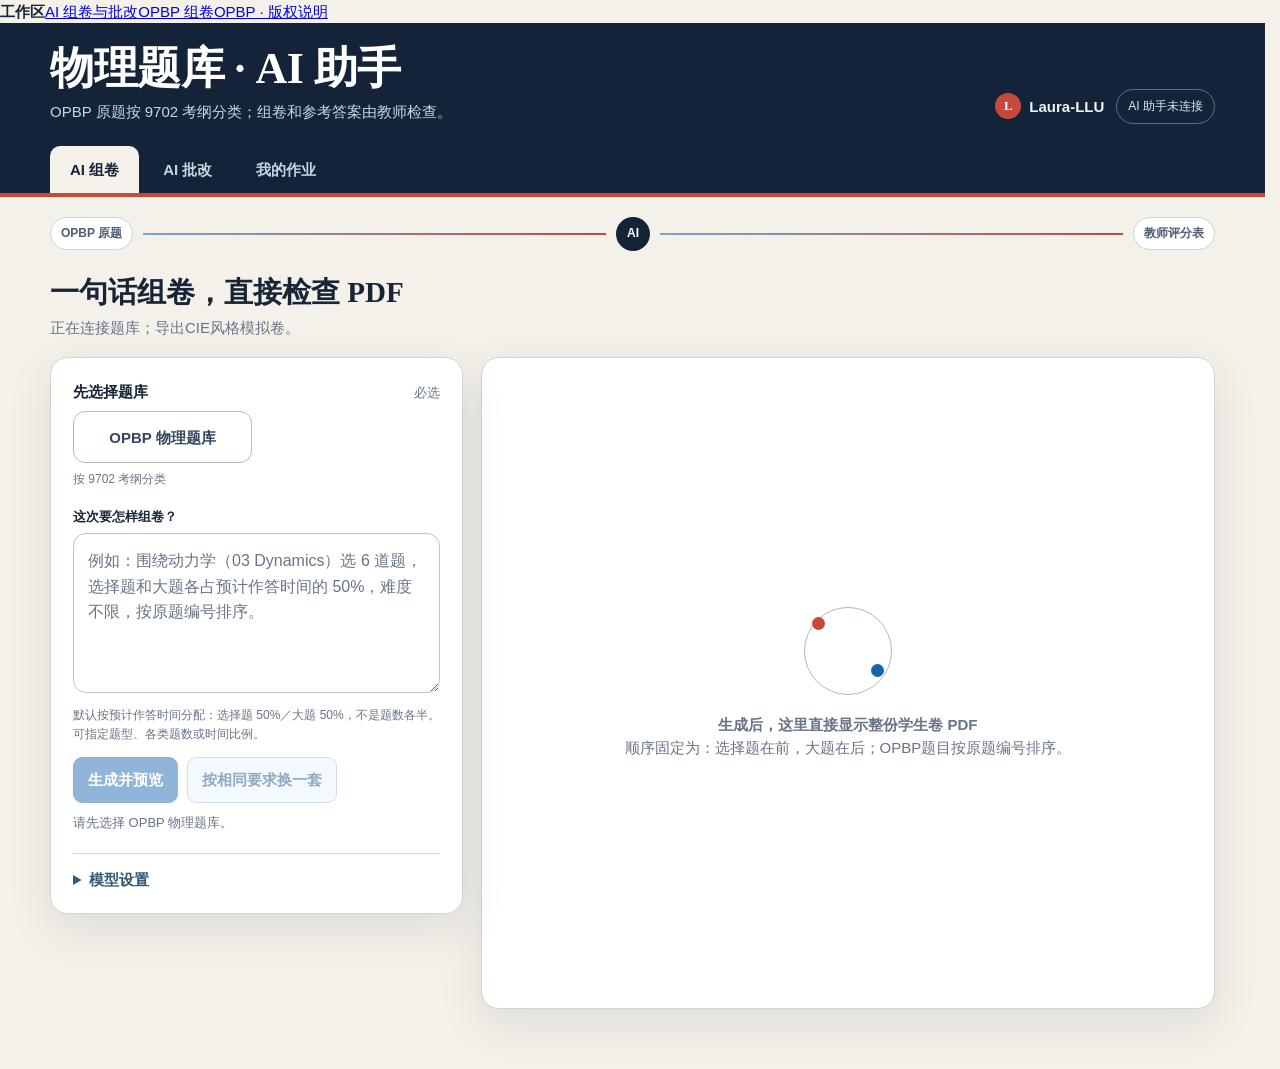
==== static/index.html @ 1b406993 "Initial AGPL source, deployment guide and isolated acceptance tests [skip ci]" ====
<!doctype html>
<html lang="zh-CN">
<head>
<script src="/paper-labels.js"></script>
<meta charset="utf-8">
<meta name="viewport" content="width=device-width,initial-scale=1">
<title>物理题库 · AI 助手</title>
<style>
:root{--navy:#142338;--navy-2:#203651;--paper:#f4f1ea;--card:#fff;--ink:#182536;--muted:#687487;--line:#d7d3ca;--blue:#1765ad;--blue-soft:#e8f2fb;--red:#c6493b;--red-soft:#fff0ed;--green:#237458;--shadow:0 15px 45px rgba(26,42,61,.1)}
*{box-sizing:border-box}html{scroll-behavior:smooth}body{margin:0;background:var(--paper);color:var(--ink);font:15px/1.55 -apple-system,BlinkMacSystemFont,"PingFang SC","Microsoft YaHei",sans-serif}button,input,select,textarea{font:inherit}button{cursor:pointer}button:focus-visible,input:focus,select:focus,textarea:focus{outline:3px solid rgba(23,101,173,.24);outline-offset:2px}
.hero{background:var(--navy);color:#fff;border-bottom:4px solid var(--red);padding:24px clamp(18px,4vw,50px) 0}.hero-inner{max-width:1500px;margin:auto}.hero-line{display:flex;align-items:flex-end;justify-content:space-between;gap:20px}.hero h1{margin:0;font:700 clamp(28px,4vw,44px)/1 Georgia,"Songti SC",serif;letter-spacing:-.5px}.subtitle{margin-top:9px;color:#c9d5e4}.brand{display:flex;align-items:center;gap:8px;color:#eaf2fb;text-decoration:none;font-weight:700}.brand-mark{display:grid;place-items:center;width:26px;height:26px;border-radius:50%;background:var(--red);font:700 13px Georgia,serif}.status-pill{border:1px solid #59708b;border-radius:999px;padding:7px 11px;color:#dbe8f6;font-size:12px}.hero-tools{display:flex;align-items:center;gap:12px;flex-wrap:wrap;justify-content:flex-end}.tabs{display:flex;gap:4px;margin-top:22px}.tab{border:0;border-radius:10px 10px 0 0;padding:12px 20px;background:transparent;color:#c7d4e4;font-weight:750}.tab.active{background:var(--paper);color:var(--ink)}
.route-line{max-width:1500px;margin:20px auto 0;padding:0 clamp(18px,4vw,50px)}.route-track{display:grid;grid-template-columns:auto 1fr auto 1fr auto;align-items:center;gap:10px;color:#4f5e72;font-size:12px}.route-node{padding:6px 10px;border:1px solid #cbd3dc;border-radius:999px;background:#fff;font-weight:750}.route-beam{height:2px;background:linear-gradient(90deg,#76a5cf,var(--red))}.route-core{display:grid;place-items:center;width:34px;height:34px;border-radius:50%;background:var(--navy);color:#fff;font-weight:800}
.view{display:none}.view.active{display:block}.workspace{max-width:1500px;margin:24px auto 60px;padding:0 clamp(18px,4vw,50px)}.intro{display:flex;justify-content:space-between;gap:18px;align-items:flex-start;margin-bottom:18px}.intro h2{margin:0 0 6px;font:700 29px/1.2 Georgia,"Songti SC",serif}.intro p{margin:0;color:var(--muted)}
.compose-grid{display:grid;grid-template-columns:minmax(340px,.72fr) minmax(0,1.28fr);gap:18px;align-items:start}.card{background:var(--card);border:1px solid var(--line);border-radius:18px;box-shadow:var(--shadow)}.request{padding:22px;position:sticky;top:16px}.request label,.field label{display:block;font-weight:750;font-size:13px;margin-bottom:6px}.course-picker{margin-bottom:18px}.course-picker-label{display:flex;align-items:baseline;justify-content:space-between;gap:10px;margin-bottom:8px}.course-picker-label span{font-weight:800}.course-picker-label small{color:var(--muted)}.course-options{display:grid;grid-template-columns:1fr 1fr;gap:9px}.course-option{display:flex;align-items:center;justify-content:center;gap:8px;min-height:52px;border:1px solid #aebbc9;border-radius:12px;background:#fff;color:#334760;font-weight:800}.course-option .code{font:700 17px Georgia,serif;color:var(--red)}.course-option:hover{border-color:var(--blue);background:#f6faff}.course-option.selected{border-color:var(--navy);background:var(--navy);color:#fff;box-shadow:0 7px 18px rgba(20,35,56,.18)}.course-option.selected .code{color:#ffb7ae}.prompt{width:100%;min-height:160px;resize:vertical;border:1px solid #bac4cf;border-radius:13px;padding:14px;font-size:16px;line-height:1.6}.prompt::placeholder{color:var(--muted);opacity:1}.hint{font-size:12px;color:var(--muted);margin-top:7px}.actions{display:flex;align-items:center;gap:9px;flex-wrap:wrap;margin-top:14px}.primary,.secondary,.quiet{border-radius:9px;padding:10px 14px;font-weight:750}.primary{border:1px solid var(--blue);background:var(--blue);color:#fff}.secondary{border:1px solid #9fc0df;background:var(--blue-soft);color:#164e81}.quiet{border:1px solid var(--line);background:#fff;color:#536176}.primary:disabled,.secondary:disabled{opacity:.48;cursor:not-allowed}.live-status{min-height:22px;margin-top:10px;color:var(--muted);font-size:13px}.live-status.error{color:#9d302e}
.settings{margin-top:18px;border-top:1px solid var(--line);padding-top:14px}.settings summary{cursor:pointer;font-weight:750;color:#315877}.settings-grid{display:grid;grid-template-columns:1fr 1fr;gap:9px;margin-top:13px}.settings-grid .wide{grid-column:1/-1}.settings input,.settings select{width:100%;border:1px solid #c7c2b8;border-radius:9px;background:#fff;padding:9px 10px;margin-top:4px}.settings-note{font-size:12px;color:var(--muted);margin-top:8px}
.preview-shell{min-height:650px;overflow:hidden}.preview-empty{min-height:650px;display:grid;place-items:center;text-align:center;color:var(--muted);padding:40px}.preview-empty .orbit{width:88px;height:88px;border:1px solid #aab8c7;border-radius:50%;margin:0 auto 18px;position:relative}.preview-empty .orbit:before{content:"";position:absolute;width:13px;height:13px;border-radius:50%;background:var(--red);left:7px;top:9px;box-shadow:59px 47px 0 var(--blue)}.result-head{padding:18px 20px;border-bottom:1px solid var(--line);display:flex;align-items:flex-start;justify-content:space-between;gap:15px}.course-badge{display:inline-flex;align-items:center;gap:7px;border-radius:999px;padding:5px 9px;background:var(--navy);color:#fff;font-size:12px;font-weight:800}.course-badge:before{content:"";width:7px;height:7px;border-radius:50%;background:#6ed4a9}.result-head h3{margin:8px 0 3px;font-size:19px}.result-meta{color:var(--muted);font-size:13px}.result-tools{display:flex;align-items:flex-start;gap:14px}.order-note{border-left:3px solid var(--red);padding-left:10px;color:#7c443d;font-size:12px;max-width:320px}.clear-compose{flex:0 0 auto;border:1px solid #e1b1aa;border-radius:9px;padding:8px 11px;background:#fff;color:#9d302e;font-weight:750;white-space:nowrap}.clear-compose:hover{background:var(--red-soft);border-color:var(--red)}.sequence{display:flex;gap:6px;flex-wrap:wrap;padding:11px 20px;border-bottom:1px solid var(--line);background:#fbfaf7}.sequence span{padding:4px 7px;border-radius:7px;background:#eef2f5;color:#43546a;font-size:11px}.sequence span.structured{background:#fff0ed;color:#874138}.pdf-wrap{height:690px;background:#dfe3e7}.pdf-wrap iframe{display:block;width:100%;height:100%;border:0}.preview-actions{padding:17px 20px}.export-fields{display:grid;grid-template-columns:2fr repeat(4,1fr);gap:9px}.field input{width:100%;border:1px solid #c7c2b8;border-radius:9px;padding:9px 10px}.check{display:flex;align-items:center;gap:7px;color:#405068;font-size:13px}.check input{width:auto}.decision{display:grid;grid-template-columns:1fr 1fr;gap:10px;margin-top:13px}.decision button{padding:12px}.export-result{display:none;margin-top:13px;padding:12px;border:1px solid #b7ddca;border-radius:10px;background:#edf8f2}.export-result.open{display:block}.export-links{display:flex;align-items:center;flex-wrap:wrap;gap:10px 14px;margin-top:8px}.export-links .quiet{margin-right:8px}.export-result a{display:inline-block;margin:0;color:#176044}
.marking-grid{display:grid;grid-template-columns:minmax(310px,.62fr) minmax(0,1.38fr);gap:18px;align-items:start}.marking-intake,.marking-review{padding:20px}.marking-intake{position:sticky;top:16px}.stack{display:grid;gap:13px}.stack select,.stack input{display:block;width:100%;margin-top:5px;border:1px solid #c7c2b8;border-radius:9px;padding:10px}.drop-zone{position:relative;display:grid;grid-template-columns:auto 1fr;align-items:center;gap:14px;min-height:142px;padding:20px;border:2px dashed #91abc4;border-radius:14px;background:linear-gradient(145deg,#f7fbff,#edf4fa);color:#31526f;cursor:pointer;transition:border-color .16s ease,background .16s ease,transform .16s ease}.drop-zone:hover,.drop-zone:focus-within{border-color:var(--blue);background:#e8f3fc}.drop-zone.dragover{border-color:var(--red);background:#fff4f1;transform:translateY(-2px)}.drop-zone.selected{border-style:solid;border-color:var(--green);background:#edf8f2;color:#275f4b}.drop-mark{display:grid;place-items:center;width:62px;height:76px;border:1px solid currentColor;border-radius:8px;background:#fff;font:800 13px/1 Georgia,serif;letter-spacing:.5px;box-shadow:4px 5px 0 rgba(20,35,56,.09)}.drop-copy b{display:block;font-size:16px;color:var(--ink)}.drop-copy span,.drop-copy small{display:block}.drop-copy span{margin-top:3px;font-size:13px}.drop-copy small{margin-top:8px;color:var(--muted);word-break:break-all}.drop-zone.selected .drop-copy small{color:var(--green);font-weight:750}.stack .file-input{position:absolute;inset:0;width:100%;height:100%;margin:0;padding:0;border:0;opacity:0;cursor:pointer}.safety{padding:12px;border-radius:11px;background:var(--blue-soft);color:#31526f;font-size:13px}.marking-review{min-height:420px}.empty-box{min-height:380px;display:grid;place-items:center;text-align:center;border:1px dashed var(--line);border-radius:13px;color:var(--muted);padding:30px}.source-head{display:flex;justify-content:space-between;gap:14px;align-items:flex-start;padding-bottom:15px;border-bottom:1px solid var(--line)}.source-count{font:700 24px Georgia,serif;color:var(--green);white-space:nowrap}.source-list{display:grid;grid-template-columns:repeat(auto-fill,minmax(190px,1fr));gap:8px;margin-top:14px}.source-item{border:1px solid var(--line);border-radius:9px;padding:9px 10px;background:#fbfaf7;font-size:12px}.source-item b{display:block;color:var(--ink);margin-bottom:2px}.source-problem{border-color:#e1b1aa;background:var(--red-soft);color:#873f38}.source-confirm{display:flex;justify-content:space-between;gap:14px;align-items:center;margin-top:16px;padding:14px;border-radius:11px;background:#edf8f2;color:#275f4b}.mark-summary{display:flex;justify-content:space-between;gap:14px;padding-bottom:15px;border-bottom:1px solid var(--line)}.mark-score{font:700 25px Georgia,serif;color:var(--blue)}.marking-visual{margin-top:14px}.marking-visual .hint{margin-bottom:8px}.mark-editor[hidden]{display:none}.mark-editor{margin-top:18px;padding-top:16px;border-top:1px solid var(--line)}.mark-items{display:grid;gap:11px;margin-top:14px}.mark-item{border:1px solid var(--line);border-left:5px solid var(--blue);border-radius:11px;padding:13px}.mark-item.review{border-left-color:var(--red);background:#fffaf8}.mark-item h3{margin:0 0 8px;font-size:15px}.evidence{color:#315d86;font-size:13px;margin-bottom:9px}.point-list{display:grid;gap:8px;margin:10px 0}.mark-point{display:grid;grid-template-columns:88px 68px 1fr 1fr;gap:7px;padding:9px;border-radius:9px;background:#f5f7fa;border:1px solid #d9dee5}.mark-point select,.mark-point input,.mark-point textarea,.mark-controls textarea{width:100%;border:1px solid #c7c2b8;border-radius:7px;padding:7px;background:#fff}.mark-point textarea{min-height:52px;resize:vertical}.mark-controls{display:grid;grid-template-columns:120px 1fr;gap:9px}.mark-controls input{width:100%;border:1px solid #c7c2b8;border-radius:8px;padding:8px}.mark-controls textarea{min-height:66px;resize:vertical}.approve{display:flex;align-items:center;gap:7px;margin-top:9px;font-size:13px;font-weight:700}.mark-final{display:flex;justify-content:space-between;gap:10px;align-items:center;margin-top:16px;padding-top:14px;border-top:1px solid var(--line)}.marking-preview{height:720px;margin-top:13px;border:1px solid var(--line);border-radius:10px;overflow:hidden;background:#dfe3e7}.marking-preview iframe{width:100%;height:100%;border:0;display:block}
.marking-grid:has(.marking-workbench){grid-template-columns:1fr}.marking-grid:has(.marking-workbench)>.marking-intake{display:none}.marking-review:has(.marking-workbench){padding:16px}.marking-workbench{display:grid;grid-template-columns:minmax(390px,.78fr) minmax(620px,1.22fr);gap:16px;align-items:start}.annotation-panel{min-width:0}.annotation-topline{display:flex;align-items:center;justify-content:space-between;gap:10px;margin-bottom:8px}.annotation-topline .annotation-kicker{margin:0}.workbench-return{border:0;background:transparent;color:var(--muted);font-size:12px;font-weight:750}.workbench-return:hover{color:var(--blue)}.annotation-panel .source-head h3,.annotation-panel .mark-summary h3{margin:8px 0 3px;font-size:18px}.annotation-kicker{display:block;margin:0 0 8px;color:var(--blue);font-size:11px;font-weight:850;letter-spacing:.11em;text-transform:uppercase}.source-list{display:grid;grid-template-columns:1fr;gap:9px;margin-top:14px}.source-note{display:grid;grid-template-columns:36px minmax(0,1fr) auto;gap:10px;align-items:start;width:100%;padding:11px;border:1px solid var(--line);border-left:4px solid var(--blue);border-radius:10px;background:#fbfaf7;color:var(--ink);text-align:left;transition:border-color .15s ease,background .15s ease,transform .15s ease}.source-note:hover,.source-note.selected{border-color:#7ba8d1;background:#eef6fc;transform:translateX(2px)}.source-order{display:grid;place-items:center;width:30px;height:30px;border-radius:50%;background:var(--navy);color:#fff;font:750 12px Georgia,serif}.source-copy{min-width:0}.source-copy b{display:block;overflow:hidden;text-overflow:ellipsis;white-space:nowrap}.source-copy small{display:block;margin-top:2px;color:var(--muted);line-height:1.45}.source-page{padding:3px 7px;border-radius:999px;background:var(--blue-soft);color:#175889;font-size:11px;font-weight:800;white-space:nowrap}.source-item.source-problem{display:block}.source-confirm.vertical{display:grid;gap:11px;align-items:stretch}.source-confirm.vertical .primary{width:100%}.paper-panel{position:sticky;top:16px;min-width:0;border:1px solid var(--line);border-radius:13px;background:#eef0f2;overflow:hidden}.paper-panel-head{display:flex;align-items:center;justify-content:space-between;gap:12px;padding:12px 14px;background:var(--navy);color:#fff}.paper-panel-head b,.paper-panel-head span{display:block}.paper-panel-head span{color:#c9d5e4;font-size:12px}.paper-panel-head .paper-page-count{padding:4px 8px;border:1px solid #647991;border-radius:999px;color:#fff;white-space:nowrap}.paper-panel .marking-preview{height:min(780px,calc(100vh - 185px));margin:0;border:0;border-radius:0}.document-pages{height:100%;overflow:auto;padding:10px;background:#dfe3e7}.document-pages img{display:block;width:100%;height:auto;margin:0 auto 10px;background:#fff;box-shadow:0 3px 12px rgba(20,35,56,.14)}.document-pages>a{display:inline-block;margin:2px 4px 8px;color:#164e81;font-weight:750}.marking-workbench .mark-items{margin-top:12px}.marking-workbench .mark-item{background:#fff}.mark-item-head{display:flex;align-items:flex-start;justify-content:space-between;gap:9px}.mark-item-head h3{margin:0}.mark-item-title{margin-top:2px;color:var(--muted);font-size:12px}.page-jump{border:1px solid #9fc0df;border-radius:999px;padding:4px 8px;background:var(--blue-soft);color:#164e81;font-size:11px;font-weight:800;white-space:nowrap}.annotation-actions{position:sticky;bottom:0;margin:14px -1px -1px;padding:12px;background:rgba(255,255,255,.96);border:1px solid var(--line);border-radius:11px;box-shadow:0 -8px 25px rgba(20,35,56,.08)}
.marking-workbench .mark-item{transition:border-color .16s ease,background .16s ease,box-shadow .16s ease}.mark-item-actions{display:flex;align-items:center;justify-content:flex-end;gap:6px;flex-wrap:wrap}.mark-result-badge{border:1px solid #cbd3dc;border-radius:999px;padding:4px 8px;background:#f4f6f8;color:#59697d;font-size:11px;font-weight:850;white-space:nowrap}.answer-toggle{border:1px solid #d4b56b;border-radius:999px;padding:4px 8px;background:#fff7df;color:#77540b;font-size:11px;font-weight:800;white-space:nowrap}.reference-answer{margin:11px 0 4px;border:1px solid #d4b56b;border-radius:10px;background:#fffdf7;overflow:hidden}.reference-answer[hidden]{display:none}.reference-answer-head{padding:8px 10px;border-bottom:1px solid #ead8a6;color:#694d14;font-size:12px;font-weight:850}.reference-choice{display:flex;align-items:center;gap:12px;padding:12px 14px;background:#fff8df;border-bottom:1px solid #ead8a6;color:#5c4518}.reference-choice span{font-size:12px;font-weight:800}.reference-choice strong{display:grid;place-items:center;min-width:42px;height:42px;padding:0 10px;border-radius:10px;background:var(--navy);color:#fff;font:800 24px/1 Georgia,serif}.reference-choice small{color:#6f5a2b;font-size:13px}.reference-answer img{display:block;width:100%;height:auto;max-height:430px;object-fit:contain;background:#fff}.choice-student-answer{min-height:58px;font-size:22px;font-weight:850;letter-spacing:.08em;text-transform:uppercase}.choice-observation{grid-column:1/-1;margin-top:-4px;color:#637087;font-size:11px}.choice-observation summary{cursor:pointer;font-weight:750}.choice-observation p{margin:6px 0 0;line-height:1.55}.point-awarded:disabled{opacity:1;color:var(--navy);background:#f2f4f7}.marking-workbench .mark-item.mark-correct{border-color:#76b995;border-left-color:#23805e;background:#eff9f4;box-shadow:0 0 0 2px rgba(35,128,94,.08)}.marking-workbench .mark-item.mark-correct .mark-result-badge{border-color:#76b995;background:#ddf2e7;color:#176044}.marking-workbench .mark-item.mark-wrong{border-color:#d9867e;border-left-color:#c6493b;background:#fff1ef;box-shadow:0 0 0 2px rgba(198,73,59,.07)}.marking-workbench .mark-item.mark-wrong .mark-result-badge{border-color:#d9867e;background:#f9deda;color:#98372f}.marking-workbench .mark-item.mark-partial{border-color:#ddbb66;border-left-color:#c28a16;background:#fff8e5;box-shadow:0 0 0 2px rgba(194,138,22,.07)}.marking-workbench .mark-item.mark-partial .mark-result-badge{border-color:#ddbb66;background:#f8e8b9;color:#76530d}
.batch-list{display:grid;gap:9px;margin-top:14px}.batch-card{display:grid;grid-template-columns:minmax(0,1fr) auto;gap:10px;align-items:center;width:100%;padding:12px;border:1px solid var(--line);border-left:5px solid #91abc4;border-radius:11px;background:#fbfaf7;color:var(--ink);text-align:left}.batch-card:hover,.batch-card.selected{border-color:#7ba8d1;background:#eef6fc}.batch-card.processing{border-left-color:var(--blue)}.batch-card.ready,.batch-card.approved{border-left-color:var(--green)}.batch-card.failed{border-left-color:var(--red);background:var(--red-soft)}.batch-card b,.batch-card small{display:block}.batch-card small{margin-top:3px;color:var(--muted);line-height:1.45}.batch-state{border-radius:999px;padding:4px 8px;background:#eef2f5;color:#4f6074;font-size:11px;font-weight:850;white-space:nowrap}.batch-card.ready .batch-state,.batch-card.approved .batch-state{background:#ddf2e7;color:#176044}.batch-card.failed .batch-state{background:#f9deda;color:#98372f}.batch-actions{display:grid;gap:9px;margin-top:14px}.batch-actions .primary{width:100%}
.homework-toolbar{display:flex;align-items:center;justify-content:space-between;gap:12px;margin-bottom:14px}.homework-count{color:var(--muted);font-size:13px}.homework-list{display:grid;gap:12px}.homework-card{display:grid;grid-template-columns:minmax(0,1fr) auto;align-items:center;gap:18px;padding:18px 20px}.homework-card.latest{border-color:#7ba8d1;box-shadow:0 0 0 3px rgba(23,101,173,.1),var(--shadow)}.homework-card h3{margin:7px 0 4px;font-size:18px}.homework-meta{color:var(--muted);font-size:13px}.homework-actions{display:flex;align-items:center;justify-content:flex-end;gap:8px;flex-wrap:wrap}.homework-actions button{border-radius:9px;padding:9px 12px;font-weight:750}.homework-course{display:inline-flex;align-items:center;gap:7px;border-radius:999px;padding:4px 9px;background:var(--navy);color:#fff;font-size:11px;font-weight:800}.homework-course:before{content:"";width:7px;height:7px;border-radius:50%;background:#6ed4a9}.latest-label{display:inline-block;margin-left:7px;padding:3px 7px;border-radius:999px;background:var(--blue-soft);color:#14548d;font-size:11px;font-weight:800}.homework-empty{min-height:260px;display:grid;place-items:center;text-align:center;padding:35px;color:var(--muted)}
@media(max-width:1280px){.marking-workbench{grid-template-columns:1fr}.paper-panel{position:static}.paper-panel .marking-preview{height:720px}}
@media(max-width:1050px){.compose-grid,.marking-grid{grid-template-columns:1fr}.request,.marking-intake{position:static}.export-fields{grid-template-columns:1fr 1fr}.field:first-child{grid-column:1/-1}.pdf-wrap{height:600px}}@media(max-width:680px){.hero-line,.intro{display:block}.hero-tools{justify-content:flex-start;margin-top:16px}.tabs{overflow:auto}.tab{white-space:nowrap}.route-line{display:none}.settings-grid,.decision,.mark-controls,.mark-point{grid-template-columns:1fr}.export-fields{grid-template-columns:1fr}.field:first-child{grid-column:auto}.result-head{display:block}.result-tools{margin-top:12px;justify-content:space-between}.order-note{margin-top:0}.pdf-wrap{height:520px}.marking-preview{height:520px}.homework-card{grid-template-columns:1fr}.homework-actions{justify-content:flex-start}.homework-toolbar{align-items:flex-start}}
@media(prefers-reduced-motion:reduce){html{scroll-behavior:auto}}


.marking-control-bar{display:flex;align-items:center;justify-content:space-between;gap:18px;padding:14px 18px;margin:12px 0 18px;border:1px solid var(--line);border-radius:12px;background:#fff}.marking-control-bar[hidden]{display:none}.marking-control-bar>div{flex:1;min-width:0}.marking-control-bar b,.marking-control-bar span{display:block}.marking-control-bar span{font-size:13px;color:var(--muted)}.marking-control-bar progress{display:block;width:100%;height:12px;margin:8px 0;accent-color:var(--blue)}html{scrollbar-gutter:stable}.batch-card{min-height:84px}.marking-control-bar button{min-width:120px}

.mark-final{flex-wrap:wrap}.mark-confirm-notice{flex-basis:100%;padding:10px;background:var(--red-soft);color:#9d302e;border-radius:8px;line-height:1.6}.mark-confirm-notice[hidden]{display:none}.mark-validation-message{margin-top:10px;padding:10px 12px;border-left:3px solid var(--red);background:var(--red-soft);color:#9d302e;line-height:1.6}.mark-item.mark-validation-error{outline:2px solid var(--red);outline-offset:2px}.choice-review-action{grid-column:1/-1;display:flex;align-items:center;gap:10px;font-size:12px;color:var(--muted)}.choice-review-action button{padding:6px 10px}#batchExportResult .hint{overflow-wrap:anywhere}#batchExportResult a{color:var(--blue)}
</style>
<style>.batch-summary-link{margin-top:18px;padding-top:16px;border-top:1px solid var(--line)}.batch-summary-link[hidden]{display:none}.batch-summary-link a{color:var(--blue);font-weight:750}.batch-complete-actions{margin-bottom:18px}</style>
<link rel="stylesheet" href="/export-feedback.css">
<script src="/export-feedback.js" defer></script>
</head>
<body><link rel="stylesheet" href="/web-shell.css"><nav class="web-shell"><b>工作区</b><a href="/">AI 组卷与批改</a><a href="/opbp">OPBP 组卷</a><a class="copyright" href="/copyright" target="_blank">OPBP · 版权说明</a></nav><script>if(window.webkit?.messageHandlers?.copyImage)document.querySelector(".web-shell").hidden=true;</script>
<header class="hero"><div class="hero-inner"><div class="hero-line"><div><h1>物理题库 · AI 助手</h1><div class="subtitle">OPBP 原题按 9702 考纲分类；组卷和参考答案由教师检查。</div></div><div class="hero-tools"><a class="brand" href="https://github.com/Laura-LLU" target="_blank" rel="noopener"><span class="brand-mark">L</span>Laura-LLU</a><span class="status-pill" id="connection">正在连接 OPBP 题库…</span></div></div><nav class="tabs" aria-label="AI 助手功能"><button class="tab active" data-view="compose" onclick="switchView('compose')">AI 组卷</button><button class="tab" data-view="marking" onclick="switchView('marking')">AI 批改</button><button class="tab" data-view="homework" onclick="switchView('homework')">我的作业</button></nav></div></header>
<div class="route-line" aria-hidden="true"><div class="route-track"><span class="route-node">OPBP 原题</span><span class="route-beam"></span><span class="route-core">AI</span><span class="route-beam"></span><span class="route-node">教师评分表</span></div></div>

<section class="view active" id="composeView"><main class="workspace"><div class="intro"><div><h2>一句话组卷，直接检查 PDF</h2><p id="compositionPoolSummary">正在连接题库；导出CIE风格模拟卷。</p></div></div><div class="compose-grid">
  <aside class="card request"><div class="course-picker"><div class="course-picker-label"><span>先选择题库</span><small>必选</small></div><div class="course-options" role="group" aria-label="AI 组卷题库"><button class="course-option" id="course9702" data-course="9702" aria-pressed="false" onclick="chooseCourse('9702')"><span>OPBP 物理题库</span></button></div><div class="hint">按 9702 考纲分类</div></div><label for="prompt">这次要怎样组卷？</label><textarea class="prompt" id="prompt" placeholder="例如：围绕动力学（03 Dynamics）选 6 道题，选择题和大题各占预计作答时间的 50%，难度不限，按原题编号排序。"></textarea><div class="hint">默认按预计作答时间分配：选择题 50%／大题 50%，不是题数各半。可指定题型、各类题数或时间比例。</div><div class="actions"><button class="primary" id="composeBtn" onclick="composePaper(false)" disabled>生成并预览</button><button class="secondary" id="againBtn" onclick="composePaper(true)" disabled>按相同要求换一套</button></div><div class="live-status" id="composeStatus" role="status">请先选择 OPBP 物理题库。</div>
  <details class="settings"><summary>模型设置</summary><div class="settings-grid"><label>快速选择<select id="preset" onchange="applyPreset()"><option value="">自定义</option><option value="qwen">阿里云百炼</option><option value="deepseek">DeepSeek</option><option value="local">本机 Qwen3</option></select></label><label>服务名称<input id="providerName"></label><label class="wide">接口地址<input id="baseUrl"></label><label>组卷模型<input id="modelName"></label><label>批改视觉模型<input id="markingModel"></label><label class="wide">API Key<input id="apiKey" type="password" autocomplete="new-password" placeholder="已保存时可留空"></label></div><div class="actions"><button class="quiet" onclick="saveSettings(false)">仅保存</button><button class="secondary" onclick="saveSettings(true)">保存并测试</button></div><div class="settings-note" id="settingsStatus">正在读取设置…</div></details></aside>
  <section class="card preview-shell" id="previewShell"><div class="preview-empty"><div><div class="orbit"></div><b>生成后，这里直接显示整份学生卷 PDF</b><div>顺序固定为：选择题在前，大题在后；OPBP题目按原题编号排序。</div></div></div></section>
</div></main></section>

<section class="view" id="markingView"><main class="workspace"><div class="intro"><div><h2>上传答卷，按原题得分点评卷</h2><p>支持一次上传多份 OPBP 试卷 PDF、JPG、PNG；先在本机核对题号，再交给视觉模型逐点评分。</p></div></div><div class="live-status" id="markingStatus" role="status"></div><div id="markingControls" class="marking-control-bar" hidden><div><b id="markingProgressLabel"></b><progress id="markingProgress" value="0" max="1"></progress><span id="markingCountdown"></span></div><button id="markingPause" class="secondary" onclick="pauseOrResumeMarking()">暂停</button></div><div class="marking-grid"><aside class="card marking-intake"><div class="stack"><label class="drop-zone" id="markingDropZone"><input class="file-input" id="markingFile" type="file" accept="application/pdf,image/jpeg,image/png" multiple><span class="drop-mark" aria-hidden="true">PDF<br>IMG</span><span class="drop-copy"><b>把一份或多份完成的试卷拖到这里</b><span>也可以点击整块区域多选文件</span><small id="markingFileName">支持 PDF、JPG、PNG；每份最大 20 MB</small></span></label><div class="safety"><b>每份答卷独立匹配与批改</b><br>一次可选多份；最多 3 份同时发送视觉模型，其余自动排队。每份仍由教师单独复核并导出。</div><button class="primary" id="markingIdentify" onclick="identifyMarkingSource()" disabled>识别原题与评分标准</button></div></aside><section class="card marking-review" id="markingReview"><div class="empty-box">上传一份或多份 OPBP 答卷。<br>点击“识别原题与评分标准”，系统自动匹配题库。</div></section></div></main></section>

<section class="view" id="homeworkView"><main class="workspace"><div class="intro"><div><h2>我的作业</h2><p>汇总 AI 组卷和 OPBP 组卷已导出的作业，最近生成的排在最前。</p></div></div><div class="homework-toolbar"><div class="homework-count" id="homeworkCount">正在读取作业…</div><button class="quiet" onclick="loadHomework()">刷新</button></div><div class="homework-list" id="homeworkList"><div class="card homework-empty">正在读取 OPBP 作业记录…</div></div></main></section>

<script>
const $=id=>document.getElementById(id);const state={course:'',plan:null,ids:[],items:[],variant:0,previewUrl:'',markingDraft:null,markingSource:null,markingUpload:null,markingFiles:[],markingBatch:[],activeBatchIndex:0,composition:null,homeworkRecords:[],latestHomework:null};
const DRAFT_KEY='lauraphysics-opbp-unified-ai-draft-v1',ACTIVE_VIEW_KEY='lauraphysics-opbp-active-view-v1',MARKING_JOB_KEY='opbpMarkingJob',APP_SESSION_KEY='lauraphysics-opbp-app-session-v1';
function initializeSessionScope(){const token=new URLSearchParams(location.search).get('appSession');localStorage.removeItem(DRAFT_KEY);if(!token)return;const previous=sessionStorage.getItem(APP_SESSION_KEY);if(previous===token)return;[DRAFT_KEY,ACTIVE_VIEW_KEY,MARKING_JOB_KEY,'lauraphysics-marking-session-v2'].forEach(key=>sessionStorage.removeItem(key));sessionStorage.setItem(APP_SESSION_KEY,token)}
function esc(value){return String(value??'').replace(/[&<>"']/g,ch=>({'&':'&amp;','<':'&lt;','>':'&gt;','"':'&quot;',"'":'&#39;'}[ch]))}
function freshPdfUrl(source){if(!source)return '';return `${source}${source.includes('?')?'&':'?'}v=${Date.now()}`}
function switchView(name){if(!['compose','marking','homework'].includes(name))return;if(name!=='marking'&&!window.physicsBankCanLeaveMarking())return;rememberMarkingPlace();document.querySelectorAll('.view').forEach(view=>view.classList.toggle('active',view.id===`${name}View`));document.querySelectorAll('.tab').forEach(tab=>tab.classList.toggle('active',tab.dataset.view===name));sessionStorage.setItem(ACTIVE_VIEW_KEY,name);physicsBankReportDropZone();if(name==='homework')loadHomework();if(name==='marking')restoreMarkingPlace()}
function emptyPreview(){return '<div class="preview-empty"><div><div class="orbit"></div><b>生成后，这里直接显示整份学生卷 PDF</b><div>顺序固定为：选择题在前，大题在后；OPBP题目按原题编号排序。</div></div></div>'}
function clearComposition(){if(!state.composition||!state.ids.length)return;const count=state.ids.length;if(!window.confirm(`确定清空右侧 ${count} 道试题和 PDF 预览吗？\n\n左侧已选题库和组卷要求会保留。`))return;if(state.previewUrl)URL.revokeObjectURL(state.previewUrl);state.previewUrl='';state.plan=null;state.ids=[];state.items=[];state.variant=0;state.composition=null;$('againBtn').disabled=true;$('previewShell').innerHTML=emptyPreview();$('composeStatus').className='live-status';$('composeStatus').textContent='已清空右侧试题和 PDF 预览；题库与组卷要求已保留。';saveDraft()}
function setCourseUi(course){document.querySelectorAll('.course-option').forEach(button=>{const selected=button.dataset.course===course;button.classList.toggle('selected',selected);button.setAttribute('aria-pressed',String(selected))});$('composeBtn').disabled=!course}
function formSnapshot(){return {paperTitle:$('paperTitle')?.value||'',className:$('className')?.value||'',studentName:$('studentName')?.value||'',dueDate:$('dueDate')?.value||'',timeLimit:$('timeLimit')?.value||'',showSource:Boolean($('showSource')?.checked)}}
function saveDraft(){try{sessionStorage.setItem(DRAFT_KEY,JSON.stringify({course:state.course,prompt:$('prompt').value,variant:state.variant,composition:state.composition,form:formSnapshot()}))}catch(_){}}
function chooseCourse(course){if(!['0625','9702'].includes(course))return;const changed=Boolean(state.course&&state.course!==course);state.course=course;setCourseUi(course);if(changed&&state.plan){if(state.previewUrl)URL.revokeObjectURL(state.previewUrl);state.previewUrl='';state.plan=null;state.ids=[];state.items=[];state.variant=0;state.composition=null;$('againBtn').disabled=true;$('previewShell').innerHTML=emptyPreview()}$('composeStatus').className='live-status';$('composeStatus').textContent=course==='0625'?'已选择 IGCSE 0625，请输入组卷要求。':'已选择 OPBP 物理题库，请输入组卷要求。';saveDraft()}
async function jsonFetch(url,options={}){const response=await fetch(url,options);const data=await response.json();if(!response.ok||data.ok===false)throw new Error(data.error||'操作失败');return data}
function homeworkMeta(record){const values=[String(record.createdAt||'').slice(0,10),record.questionCount?`${record.questionCount} 题`:'',record.marks?`${record.marks} 分`:'',record.minutes?`约 ${Math.round(record.minutes)} 分钟`:''];return values.filter(Boolean).map(esc).join(' · ')}
function renderHomework(records){state.homeworkRecords=records;let highlighted=false;const cards=records.map(record=>{const latest=Boolean(!highlighted&&state.latestHomework&&record.course===state.latestHomework.course&&record.title===state.latestHomework.title);if(latest)highlighted=true;return `<article class="card homework-card${latest?' latest':''}"${latest?' data-latest="true"':''}><div><span class="homework-course">${record.course==='0625'?'IGCSE 0625':'OPBP 物理题库'}</span>${latest?'<span class="latest-label">刚刚生成</span>':''}<h3>${esc(record.title)}</h3><div class="homework-meta">${homeworkMeta(record)}</div></div><div class="homework-actions">${record.studentAvailable?`<button class="primary" onclick="openHomework('${esc(record.id)}','student')">打开学生卷</button>`:''}${record.teacherAvailable?`<button class="secondary" onclick="openHomework('${esc(record.id)}','teacher')">打开答案卷</button>`:''}${record.studentAvailable?`<button class="quiet" onclick="openHomework('${esc(record.id)}','reveal')">访达定位</button>`:''}</div></article>`}).join('');$('homeworkCount').textContent=records.length?`共 ${records.length} 份作业 · 已按生成时间倒序排列`:'尚未找到已导出的作业';$('homeworkList').innerHTML=cards||'<div class="card homework-empty">还没有已导出的作业。<br>请先在 AI 组卷中检查并导出 PDF。</div>';if(highlighted)requestAnimationFrame(()=>document.querySelector('[data-latest="true"]')?.scrollIntoView({behavior:'smooth',block:'center'}))}
async function loadHomework(){if(!$('homeworkList'))return;$('homeworkCount').textContent='正在读取作业…';try{const data=await jsonFetch('/api/history');renderHomework(data.records||[])}catch(error){$('homeworkCount').textContent='读取失败';$('homeworkList').innerHTML=`<div class="card homework-empty">无法读取作业：${esc(error.message)}</div>`}}
async function openHomework(recordId,kind){try{await jsonFetch('/api/history/open',{method:'POST',headers:{'Content-Type':'application/json'},body:JSON.stringify({recordId,kind})})}catch(error){$('homeworkCount').textContent=`无法打开作业：${error.message}`}}
function requestPayload(){return {course:state.course,selectedIds:state.ids,title:$('paperTitle')?.value||state.plan?.title||'OPBP 物理题库 · 作业',className:$('className')?.value||'',studentName:$('studentName')?.value||'',dueDate:$('dueDate')?.value||'',timeLimit:$('timeLimit')?.value||'',timeMode:$('timeLimit')?.value?'manual':'auto',showSource:Boolean($('showSource')?.checked),aiPrompt:$('prompt').value,aiPlan:state.plan}}
function chips(plan){const values=[];(plan.topics||[]).forEach(item=>values.push(`${item.label} ${item.weight}份`));(plan.subtopics||[]).forEach(value=>values.push(value));(plan.paperTypes||[]).forEach(value=>values.push(value));if(plan.questionCount)values.push(`${plan.questionCount}题`);if(plan.targetMinutes)values.push(`${plan.targetMinutes}分钟`);return values}
function questionKind(item){const value=String(item.paperType||'').toLowerCase();if(value==='选择题'||value.includes('multiple')||value.includes('mcq'))return '选择';if(state.course==='0625'&&String(item.paper||'').startsWith('2'))return '选择';if(state.course==='9702'&&String(item.paper||'').startsWith('1'))return '选择';return '大题'}
function professionalPaperTitle(course,plan){const courseName=course==='0625'?'IGCSE 0625 Physics':'OPBP 物理题库';const topics=[];(plan?.topics||[]).forEach(entry=>{const value=String(typeof entry==='object'?(entry.label||''):entry).replace(/^\s*\d+(?:\.\d+)*\s*[-.:]?\s*/,'').trim();if(value&&!topics.includes(value))topics.push(value)});if(!topics.length)return `${courseName} · 综合练习`;const focus=topics.slice(0,2).join('、')+(topics.length>2?' 等':'');return `${courseName} · ${focus} 专项练习`}
function timeAllocationText(data){const values={'选择题':0,'大题':0};(data.items||[]).forEach(q=>{if(Object.hasOwn(values,q.paperType))values[q.paperType]+=Number(q.minutes)||0});const total=values['选择题']+values['大题'];return '预计作答时间：'+Object.entries(values).map(([type,minutes])=>`${type} ${minutes} 分钟（${total?Math.round(minutes/total*100):0}%）`).join(' · ')}
function renderResult(data,restoredForm=null){const originalTitle=data.plan?.title||'';data={...data,plan:{...(data.plan||{}),title:professionalPaperTitle(data.course,data.plan)}};if(restoredForm&&(!restoredForm.paperTitle||restoredForm.paperTitle===originalTitle))restoredForm={...restoredForm,paperTitle:data.plan.title};state.course=data.course;state.plan=data.plan;state.ids=data.selectedIds||[];state.items=data.items||[];state.composition=data;setCourseUi(state.course);const sequence=state.items.map(item=>`<span class="${questionKind(item)==='大题'?'structured':''}">${questionKind(item)} · ${esc(item.reviewId)} · ${esc(item.difficulty)}</span>`).join('');$('previewShell').innerHTML=`<div class="result-head"><div><span class="course-badge">已选择 ${esc(data.course==='9702'?'OPBP 物理题库':data.courseLabel)}</span><h3>${esc(data.plan.title)}</h3><div class="result-meta">${data.questionCount} 题 · 已知 ${data.knownMarks} 分 · 建议约 ${data.estimatedMinutes} 分钟 · ${esc(data.route.reason)}</div><div class="result-meta type-time">${esc(timeAllocationText(data))}</div></div><div class="result-tools"><div class="order-note"><b>排版规则</b><br>${esc(data.ordering)}</div><button class="clear-compose" type="button" onclick="clearComposition()">清空本次试题</button></div></div><div class="sequence">${sequence}</div><div class="pdf-wrap"><iframe id="pdfPreview" title="生成的学生卷 PDF 预览"></iframe></div><div class="preview-actions"><div class="export-fields"><div class="field"><label>试卷名称</label><input id="paperTitle" value="${esc(data.plan.title)}"></div><div class="field"><label>班级</label><input id="className" placeholder="可不填"></div><div class="field"><label>学生</label><input id="studentName" placeholder="可不填"></div><div class="field"><label>日期</label><input id="dueDate" type="date"></div><div class="field"><label>限时</label><input id="timeLimit" type="number" min="1" max="9999" value="${data.plan.targetMinutes||data.estimatedMinutes||''}"></div></div><label class="check"><input id="showSource" type="checkbox">学生卷中显示原题出处</label><div class="decision"><button class="primary" id="exportBtn" onclick="exportPaper()">无需修改，直接导出 PDF</button><button class="secondary" onclick="editManually()">需要修改，进入组卷页面</button></div><div class="export-result" id="exportResult"></div></div>`;if(restoredForm){restoredForm={...restoredForm,paperTitle:OPBPLabels.paperTitle(restoredForm.paperTitle,data.plan.title)};['paperTitle','className','studentName','dueDate','timeLimit'].forEach(id=>{if(restoredForm[id]!==undefined)$(id).value=restoredForm[id]});$('showSource').checked=Boolean(restoredForm.showSource)}document.querySelectorAll('#paperTitle,#className,#studentName,#dueDate,#timeLimit,#showSource').forEach(input=>input.addEventListener('input',()=>{saveDraft();clearTimeout(state.previewTimer);state.previewTimer=setTimeout(refreshPreview,450)}));saveDraft();refreshPreview()}
function migrateTopicPlan(plan,bank){
  if(!plan||typeof plan!=='object')return plan;
  const topics=new Map(),subs=new Map(),topicLabels=new Set(),subLabels=new Set();
  bank.forEach(q=>{(q.topicLabels||[q.topic]).forEach((label,i)=>{topicLabels.add(label);topics.set((q.officialTopicLabels||q.topicLabels||[q.topic])[i],label)});(q.subtopics||[q.subtopic]).forEach((label,i)=>{subLabels.add(label);subs.set((q.officialSubtopics||q.subtopics||[q.subtopic])[i],label)})});
  const name=label=>String(label||'').replace(/^\d+(?:\.\d+)*\s+/,''),match=(label,labels)=>[...labels].find(current=>name(current)===name(label));
  const topic=label=>match(label,topicLabels)||topics.get(label)||label,sub=label=>match(label,subLabels)||subs.get(label)||label;
  return {...plan,topics:(plan.topics||[]).map(entry=>typeof entry==='string'?topic(entry):({...entry,label:topic(entry.label)})),subtopics:(plan.subtopics||[]).map(sub),excludeTopics:(plan.excludeTopics||[]).map(topic)};
}
async function restoreDraft(){
 let saved={};try{saved=JSON.parse(sessionStorage.getItem(DRAFT_KEY)||'{}')}catch(_){}
 let composition=saved.composition&&typeof saved.composition==='object'?saved.composition:null;
 const form=saved.form&&typeof saved.form==='object'?saved.form:{};$('prompt').value=saved.prompt||'';
 if(!composition||!['0625','9702'].includes(composition.course)){if(['0625','9702'].includes(saved.course)){state.course=saved.course;setCourseUi(saved.course)}return}
 try{
  const response=await fetch('/api/bank',{cache:'no-store'});if(!response.ok)throw new Error();
  const bank=await response.json(),byId=new Map(bank.map(q=>[q.id,q])),groups=new Map();
  bank.forEach(q=>{if(q.legacyQuestionId){if(!groups.has(q.legacyQuestionId))groups.set(q.legacyQuestionId,[]);groups.get(q.legacyQuestionId).push(q.id)}});
  const ids=[...new Set((composition.selectedIds||[]).flatMap(id=>groups.get(id)||[id]))];
  if(ids.some(id=>!byId.has(id))){$('composeStatus').textContent='上次草稿包含当前题库已移除的题目，请重新组卷。';return}
  const items=ids.map(id=>byId.get(id));
  composition={...composition,plan:migrateTopicPlan(composition.plan,bank),selectedIds:ids,items,questions:items,questionCount:items.length,knownMarks:items.reduce((sum,q)=>sum+q.marks,0),estimatedMinutes:items.reduce((sum,q)=>sum+q.minutes,0)};
 }catch(_){$('composeStatus').textContent='暂时无法核对上次草稿的题号，请连接题库后刷新。';return}
 composition={...composition,route:{...(composition.route||{}),reason:'已恢复上次 AI 组卷结果'}};state.variant=Number(saved.variant||0);renderResult(composition,form);$('againBtn').disabled=false;$('composeStatus').textContent='已恢复上次 AI 组卷和 PDF 预览。';
}
async function composePaper(reuse){const prompt=$('prompt').value.trim();if(!state.course){$('composeStatus').textContent='请先选择 OPBP 物理题库。';return}if(!reuse&&!prompt){$('composeStatus').textContent='请先写下组卷要求。';return}if(reuse&&!state.plan)return;$('composeBtn').disabled=true;$('againBtn').disabled=true;$('composeStatus').className='live-status';$('composeStatus').textContent=reuse?'正在按相同要求换一套…':'正在从 OPBP 物理题库选题…';if(reuse)state.variant+=1;else{state.variant=0;state.plan=null}try{const payload=reuse?{course:state.course,prompt,plan:state.plan,variant:state.variant,lockedIds:[]}:{prompt,course:state.course};const data=await jsonFetch('/api/compose',{method:'POST',headers:{'Content-Type':'application/json'},body:JSON.stringify(payload)});renderResult(data);$('composeStatus').textContent=`已生成 ${data.courseLabel} 试卷，正在加载 PDF 预览。`;$('againBtn').disabled=false}catch(error){$('composeStatus').textContent=`组卷失败：${error.message}`;$('composeStatus').className='live-status error'}finally{$('composeBtn').disabled=!state.course}}
async function refreshPreview(){if(!window.webkit?.messageHandlers?.copyImage){try{const data=await jsonFetch('/api/preview?format=pages',{method:'POST',headers:{'Content-Type':'application/json'},body:JSON.stringify(requestPayload())});const wrap=$('previewShell').querySelector('.pdf-wrap');wrap.innerHTML='<div class="document-pages">'+data.urls.map((url,i)=>`<img src="${esc(url)}" alt="学生卷第 ${i+1} 页" loading="lazy">`).join('')+`<a href="${esc(data.pdfUrl)}" target="_blank">打开学生卷 PDF</a></div>`;$('composeStatus').textContent='试卷预览已就绪，请检查后导出。';}catch(error){$('composeStatus').textContent='预览失败：'+error.message}return}if(state.previewUrl)URL.revokeObjectURL(state.previewUrl);try{const response=await fetch('/api/preview',{method:'POST',headers:{'Content-Type':'application/json'},body:JSON.stringify(requestPayload())});if(!response.ok){const data=await response.json();throw new Error(data.error||'预览失败')}const blob=await response.blob();state.previewUrl=URL.createObjectURL(blob);$('pdfPreview').src=`${state.previewUrl}#page=1&view=FitH&zoom=page-width`;$('composeStatus').textContent='PDF 预览已就绪，请检查后直接导出或进入组卷页面。'}catch(error){$('composeStatus').textContent=`PDF 预览失败：${error.message}`;$('composeStatus').className='live-status error'}}
async function revealExport(runId,automatic=false){try{await jsonFetch('/api/reveal',{method:'POST',headers:{'Content-Type':'application/json'},body:JSON.stringify({course:state.course,runId})});if(!automatic)$('composeStatus').textContent='已在访达中打开本次导出文件夹。'}catch(error){$('composeStatus').textContent=`试卷已导出，但无法打开访达：${error.message}`;$('composeStatus').className='live-status error'}}
async function exportPaper(){const button=$('exportBtn');button.disabled=true;$('exportResult').classList.remove('open');$('composeStatus').textContent='正在生成学生卷、答案卷和组卷记录…';ExportFeedback.pending();const payload=requestPayload();try{const data=await jsonFetch('/api/export',{method:'POST',headers:{'Content-Type':'application/json'},body:JSON.stringify(payload)});state.latestHomework={course:state.course,title:payload.title};$('exportResult').innerHTML=`<b>导出完成 · ${data.totalQuestions}题</b><div class="export-links"><button class="secondary" onclick="switchView('homework')">前往我的作业</button><button class="quiet" onclick="revealExport('${esc(data.runId)}')">在访达中显示导出文件</button><a href="${esc(data.questionsUrl)}" target="_blank">预览学生卷</a><a href="${esc(data.answersUrl)}" target="_blank">预览答案卷</a><a href="${esc(data.manifestUrl)}" target="_blank">查看组卷记录</a></div>`;$('exportResult').classList.add('open');$('composeStatus').textContent='已按当前预览顺序导出；可以前往“我的作业”查看。';ExportFeedback.success(data);loadHomework()}catch(error){ExportFeedback.failed(error.message);$('composeStatus').textContent=`导出失败：${error.message}`;$('composeStatus').className='live-status error'}finally{button.disabled=false}}
function editManually(){saveDraft();const params=new URLSearchParams({draftIds:state.ids.join(','),draftTitle:$('paperTitle').value,draftTime:$('timeLimit').value,draftPrompt:$('prompt').value});location.href=`/opbp?${params}`}

async function checkHealth(){try{const data=await jsonFetch('/api/health');$('connection').textContent=`OPBP 题库已连接 · ${data.questions.toLocaleString()}题`;$('compositionPoolSummary').textContent=`共 ${data.questions} 题，人工组卷与 AI 组卷使用同一题库；答案默认已复核，导出 CIE 风格模拟卷。`}catch(error){$('connection').textContent='AI 助手未连接'}}
function applyPreset(){const preset=$('preset').value;if(preset==='qwen'){$('providerName').value='阿里云百炼';$('baseUrl').value='https://dashscope.aliyuncs.com/compatible-mode/v1';$('modelName').value='qwen3.8-flash';$('markingModel').value='qwen3.7-plus'}if(preset==='deepseek'){$('providerName').value='DeepSeek';$('baseUrl').value='https://api.deepseek.com';$('modelName').value='deepseek-chat';$('markingModel').value=''}if(preset==='local'){$('providerName').value='本机 Qwen3';$('baseUrl').value='http://127.0.0.1:11434/v1';$('modelName').value='qwen3:4b';$('markingModel').value=''}}
async function loadSettings(){try{const data=await jsonFetch('/api/settings');$('providerName').value=data.providerName||'';$('baseUrl').value=data.baseUrl||'';$('modelName').value=data.model||'';$('markingModel').value=data.markingModel||'';$('preset').value=['qwen','deepseek','local'].includes(data.credentialProfile)?data.credentialProfile:'';$('settingsStatus').textContent=data.configured?`已设置 ${data.model}${data.markingModel?` · 批改 ${data.markingModel}`:''}`:'尚未完成模型设置'}catch(error){$('settingsStatus').textContent='无法读取模型设置'}}
async function saveSettings(test){$('settingsStatus').textContent='正在保存…';try{const payload={providerName:$('providerName').value,baseUrl:$('baseUrl').value,model:$('modelName').value,markingModel:$('markingModel').value,apiKey:$('apiKey').value};await jsonFetch('/api/settings',{method:'POST',headers:{'Content-Type':'application/json'},body:JSON.stringify(payload)});$('apiKey').value='';let tested=null;if(test){$('settingsStatus').textContent='正在分别测试组卷文字模型和批改视觉模型…';tested=await jsonFetch('/api/settings/test',{method:'POST',headers:{'Content-Type':'application/json'},body:'{}'})}$('settingsStatus').textContent=test?(tested.visionTested?`连接成功：组卷 ${tested.textModel} · 批改 ${tested.markingModel}`:`文字模型 ${tested.textModel} 连接成功；尚未配置视觉模型`):'设置已保存'}catch(error){$('settingsStatus').textContent=`保存失败：${error.message}`}}
function fileAsBase64(file){return new Promise((resolve,reject)=>{const reader=new FileReader();reader.onload=()=>resolve(String(reader.result).split(',',2)[1]);reader.onerror=reject;reader.readAsDataURL(file)})}
function validMarkingFile(file){const extension=String(file?.name||'').toLowerCase().split('.').pop();return ['pdf','jpg','jpeg','png'].includes(extension)||['application/pdf','image/jpeg','image/png'].includes(String(file?.type||'').toLowerCase())}
function resetMarkingMatch(message='文件已更换，请重新识别原题与评分标准。',clearBatch=true){state.markingSource=null;state.markingUpload=null;state.markingDraft=null;if(clearBatch)state.markingBatch=[];$('markingReview').innerHTML=`<div class="empty-box">${esc(message)}</div>`}
function returnToMarkingUpload(){if(!window.physicsBankCanLeaveMarking())return;if(state.markingBatch.some(e=>['paused','interrupted','queued'].includes(e.status))&&!confirm('新建批次将离开当前暂停任务，确定吗？'))return;resetMarkingSession();sessionStorage.removeItem(MARKING_JOB_KEY);resetMarkingMatch('可以更换答卷后重新识别。');$('markingStatus').textContent='已返回上传设置，当前文件仍保留。'}
function setMarkingFiles(files){if(!window.physicsBankCanLeaveMarking())return;resetMarkingSession();const incoming=[...files];if(!incoming.length)return;const invalid=incoming.find(file=>!validMarkingFile(file));if(invalid){$('markingStatus').textContent=`${invalid.name}：只支持 PDF、JPG 或 PNG 文件。`;$('markingStatus').className='live-status error';return}const oversized=incoming.find(file=>file.size>20*1024*1024);if(oversized){$('markingStatus').textContent=`${oversized.name}：文件超过 20 MB，请压缩后再上传。`;$('markingStatus').className='live-status error';return}if(incoming.length>12){$('markingStatus').textContent='一次最多选择 12 份答卷。';$('markingStatus').className='live-status error';return}sessionStorage.removeItem(MARKING_JOB_KEY);state.markingFiles=incoming;resetMarkingMatch();$('markingDropZone').classList.add('selected');const total=incoming.reduce((sum,file)=>sum+file.size,0);$('markingFileName').textContent=incoming.length===1?`已选择：${incoming[0].name} · ${(total/1024/1024).toFixed(1)} MB`:`已选择 ${incoming.length} 份答卷 · 共 ${(total/1024/1024).toFixed(1)} MB`;$('markingIdentify').disabled=false;$('markingIdentify').textContent=incoming.length===1?'识别原题与评分标准':`批量识别 ${incoming.length} 份答卷`;$('markingStatus').className='live-status';$('markingStatus').textContent=incoming.length===1?'文件已就绪，可以开始识别。':`${incoming.length} 份答卷已就绪，将分别建立批改任务。`}
let dropZoneReportPending=false;
function physicsBankReportDropZone(){if(dropZoneReportPending)return;dropZoneReportPending=true;requestAnimationFrame(()=>{dropZoneReportPending=false;const handler=window.webkit?.messageHandlers?.fileDropZone,zone=$('markingDropZone'),view=$('markingView');if(!handler||!zone||!view)return;const rect=zone.getBoundingClientRect(),visible=view.classList.contains('active')&&rect.width>0&&rect.height>0&&rect.bottom>0&&rect.right>0&&rect.top<innerHeight&&rect.left<innerWidth;handler.postMessage({x:rect.left,y:rect.top,width:rect.width,height:rect.height,viewportWidth:innerWidth,viewportHeight:innerHeight,visible})})}
function setupMarkingDropZone(){const zone=$('markingDropZone'),input=$('markingFile');input.addEventListener('change',()=>setMarkingFiles(input.files));['dragenter','dragover'].forEach(name=>zone.addEventListener(name,event=>{event.preventDefault();event.stopPropagation();zone.classList.add('dragover')}));['dragleave','dragend'].forEach(name=>zone.addEventListener(name,event=>{event.preventDefault();event.stopPropagation();zone.classList.remove('dragover')}));zone.addEventListener('drop',event=>{event.preventDefault();event.stopPropagation();zone.classList.remove('dragover');const files=event.dataTransfer?.files;if(files?.length)setMarkingFiles(files)});addEventListener('resize',physicsBankReportDropZone);addEventListener('scroll',physicsBankReportDropZone,true);new ResizeObserver(physicsBankReportDropZone).observe(zone);physicsBankReportDropZone()}
window.physicsBankReportDropZone=physicsBankReportDropZone;
window.physicsBankNativeDropZoneActive=function(active){$('markingDropZone')?.classList.toggle('dragover',Boolean(active))};
window.physicsBankNativeDropError=function(reason){$('markingDropZone')?.classList.remove('dragover');$('markingStatus').className='live-status error';$('markingStatus').textContent=reason==='too-large'?'单份文件超过 20 MB，请压缩后再拖入。':reason==='too-many'?'一次最多选择 12 份答卷。':reason==='only-supported'?'只支持 PDF、JPG 或 PNG 文件。':'无法读取拖入的文件，请改用点击选择文件。'};
window.physicsBankHandleNativeDrop=function(payload){$('markingDropZone')?.classList.remove('dragover');try{const entries=Array.isArray(payload)?payload:[payload],files=entries.map(entry=>{const binary=atob(String(entry.base64||'')),bytes=new Uint8Array(binary.length);for(let index=0;index<binary.length;index++)bytes[index]=binary.charCodeAt(index);return new File([bytes],String(entry.name||'学生答卷'),{type:String(entry.mimeType||'application/octet-stream')})});setMarkingFiles(files);return true}catch(error){window.physicsBankNativeDropError('read-failed');return false}};
function renderSourceMatch(data){state.markingSource=data;const matched=(data.items||[]).map((item,index)=>`<button class="source-note" onclick="focusMarkingPage(${Number(item.firstPage||1)},this)"><span class="source-order">${String(index+1).padStart(2,'0')}</span><span class="source-copy"><b>${esc(item.source)} · ${esc(item.title||'题库原题')}</b><small>匹配成功 · ${item.maximum} 分 · ${item.markPointCount||item.maximum} 个评分点</small></span><span class="source-page">原卷第 ${Number(item.firstPage||1)} 页</span></button>`).join('');const unresolved=(data.unresolved||[]).map(item=>`<div class="source-item source-problem"><b>${esc(item.label)}</b>${esc(item.reason)}</div>`).join('');const confirm=data.ready?`<div class="source-confirm vertical"><div><b>题号与评分表已在本机匹配</b><br>对照右侧原卷检查无误后，再发送给视觉模型。</div><button class="primary" id="markingStart" onclick="startMarking()">确认并发送答卷批改</button></div>`:'<div class="source-confirm vertical">来源未全部匹配，请检查答卷中的题号后重新识别。</div>';$('markingReview').innerHTML=`<div class="marking-workbench source-review-layout"><section class="annotation-panel"><div class="annotation-topline"><span class="annotation-kicker">题库识别批注</span><button class="workbench-return" onclick="returnToMarkingUpload()">← 返回上传设置</button></div><div class="source-head"><div><span class="course-badge">${esc(data.course==='9702'?'OPBP 物理题库':data.courseLabel)}</span><h3>${esc(data.title)}</h3><div class="hint">${data.matchedBy==='printed-id'?'已按原卷中的题号匹配，点击任一题可定位原卷':'已按你提供的题目清单匹配，请逐题对照右侧原卷'}</div></div><div class="source-count">${data.matchedCount} 题</div></div><div class="source-list">${matched}${unresolved}</div>${confirm}</section><section class="paper-panel"><div class="paper-panel-head"><div><b>学生上传原卷</b><span>固定显示，便于与左侧题库批注对照</span></div><span class="paper-page-count">${Number(data.originalPages||1)} 页</span></div><div class="marking-preview"><iframe src="${esc(data.originalUrl)}#page=1&view=FitH&zoom=page-width" data-base-url="${esc(data.originalUrl)}" title="学生上传原卷"></iframe></div></section></div>`;hydrateDocumentPreviews();}
function focusMarkingPage(page,trigger){const review=$('markingReview'),panel=review.querySelector('.paper-panel');if(!panel)return;review.querySelectorAll('.source-note').forEach(item=>item.classList.remove('selected'));if(trigger?.classList.contains('source-note'))trigger.classList.add('selected');const image=panel.querySelector(`[data-document-page="${Number(page)}"]`);if(image){image.scrollIntoView({behavior:'smooth',block:'start'});return}const frame=panel.querySelector('iframe');if(frame){const base=frame.dataset.baseUrl||frame.src.split('#')[0];frame.src=`${base}#page=${Number(page)}&view=FitH&zoom=page-width`}}
function batchStatusLabel(entry){if(entry.status==='processing')return `${entry.completed||0}/${entry.total||0} 题`;return {identified:'已匹配',queued:'排队中',ready:'待复核',approved:'已完成',failed:'失败'}[entry.status]||'待检查'}
function batchPreview(entry,marked=false){const source=marked&&entry.draft?.previewUrl?entry.draft.previewUrl:entry.source?.originalUrl;if(!source)return '<div class="empty-box">这份答卷暂无可预览内容。</div>';const displaySource=marked?freshPdfUrl(source):source;const pages=marked?(entry.draft?.items?.length||0):(entry.source?.originalPages||0);return `<section class="paper-panel"><div class="paper-panel-head"><div><b>${marked?'标注后的学生原卷':'学生上传原卷'}</b><span>${esc(entry.filename)}</span></div><span class="paper-page-count">${pages}${marked?' 题':' 页'}</span></div><div class="marking-preview"><iframe src="${esc(displaySource)}#page=1&view=FitH&zoom=page-width" data-base-url="${esc(displaySource)}" title="${esc(entry.filename)}"></iframe></div></section>`}
function renderBatchMatches(){const entries=state.markingBatch,ready=entries.filter(entry=>entry.source?.ready),selected=entries[state.activeBatchIndex]||ready[0]||entries[0];if(selected)state.activeBatchIndex=entries.indexOf(selected);const cards=entries.map((entry,index)=>{const status=entry.source?.ready?'已匹配':entry.error?'识别失败':'需复核',detail=entry.source?.ready?`${entry.source.matchedCount} 题 · ${entry.source.originalPages} 页`:entry.error||`${entry.source?.unresolvedCount||0} 项未匹配`;return `<button class="batch-card ${index===state.activeBatchIndex?'selected':''} ${entry.source?.ready?'ready':'failed'}" onclick="showBatchSource(${index})"><span><b>${esc(entry.filename)}</b><small>${esc(detail)}</small></span><span class="batch-state">${status}</span></button>`}).join('');const action=ready.length?`<div class="batch-actions"><div class="hint">已有 ${ready.length}/${entries.length} 份可批改；发送前可逐份点击检查原卷。</div><button class="primary" id="batchStart" onclick="startMarkingBatch()">确认并批量批改 ${ready.length} 份</button></div>`:'<div class="source-confirm vertical">没有可开始的答卷，请检查文件中的题号是否清晰后重新识别。</div>';$('markingReview').innerHTML=`<div class="marking-workbench"><section class="annotation-panel"><div class="annotation-topline"><span class="annotation-kicker">批量题库匹配</span><button class="workbench-return" onclick="returnToMarkingUpload()">← 返回上传设置</button></div><div class="source-head"><div><h3>${entries.length} 份答卷</h3><div class="hint">每份都是独立批改任务，不会混合学生作答。</div></div><div class="source-count">${ready.length}/${entries.length}</div></div><div class="batch-list">${cards}</div>${action}</section>${batchPreview(selected,false)}</div>`;hydrateDocumentPreviews()}
function showBatchSource(index){state.activeBatchIndex=index;renderBatchMatches()}
async function identifyMarkingSource(){const files=state.markingFiles.length?state.markingFiles:[...$('markingFile').files];if(!files.length){$('markingStatus').textContent='请先选择或拖入学生试卷。';return}const button=$('markingIdentify');button.disabled=true;state.markingSource=null;state.markingUpload=null;state.markingBatch=[];$('markingStatus').className='live-status';try{for(let index=0;index<files.length;index++){const file=files[index];$('markingStatus').textContent=`正在本机匹配第 ${index+1}/${files.length} 份：${file.name}`;const upload={filename:file.name,mimeType:file.type||'application/pdf',fileData:await fileAsBase64(file)};try{const source=await jsonFetch('/api/marking/identify',{method:'POST',headers:{'Content-Type':'application/json'},body:JSON.stringify(upload)});state.markingBatch.push({file,filename:file.name,upload,source,status:'identified',completed:0,total:source.matchedCount})}catch(error){state.markingBatch.push({file,filename:file.name,upload,status:'failed',error:error.message,completed:0,total:0})}}if(files.length===1&&state.markingBatch[0].source){const entry=state.markingBatch[0];state.markingBatch=[];state.markingUpload=entry.upload;state.markingSource=entry.source;renderSourceMatch(entry.source);$('markingStatus').textContent=entry.source.ready?`已找到 ${entry.source.matchedCount} 道原题和对应教师评分表，请核对后开始批改。`:`已匹配 ${entry.source.matchedCount} 题，仍有 ${entry.source.unresolvedCount} 题未匹配。`}else{state.activeBatchIndex=Math.max(0,state.markingBatch.findIndex(entry=>entry.source?.ready));renderBatchMatches();const ready=state.markingBatch.filter(entry=>entry.source?.ready).length;$('markingStatus').textContent=`批量识别完成：${ready}/${files.length} 份可开始批改。`}}finally{button.disabled=false}}
function markItems(confirmAll=false){return [...document.querySelectorAll('.mark-item')].map(card=>({id:card.dataset.id,comment:card.querySelector('.comment').value,teacherApproved:confirmAll||card.querySelector('.approved').checked,markPoints:[...card.querySelectorAll('.mark-point')].map(point=>({id:point.dataset.pointId,awarded:point.querySelector('.point-awarded').value==='true'?true:point.querySelector('.point-awarded').value==='false'?false:null,evidence:point.querySelector('.point-evidence').value,reason:point.querySelector('.point-reason').value}))}));}
function syncChoicePoint(input,correct){const point=input.closest('.mark-point'),letters=[...new Set(String(input.value||'').toUpperCase().trim().match(/^[A-J](?:[\s,，、]+[A-J])*$/)?.[0].match(/[A-J]/g)||[])].sort(),expected=[...new Set(String(correct||'').toUpperCase().match(/[A-J]/g)||[])].sort(),normalized=letters.join(', ');input.value=normalized;const awarded=point.querySelector('.point-awarded'),reason=point.querySelector('.point-reason');if(!normalized){awarded.value='false';reason.value='原卷未明确圈选、勾选或单独写出选项，按未作答不给分。'}else{const same=letters.length===expected.length&&letters.every((value,index)=>value===expected[index]);awarded.value=String(same);reason.value=same?'':`学生选择 ${normalized}；正确答案 ${expected.join(', ')}。`}updateMarkTotal()}
function syncChoiceAward(select,correct){const point=select.closest('.mark-point'),input=point.querySelector('.point-evidence'),letters=[...new Set(String(input.value||'').toUpperCase().trim().match(/^[A-J](?:[\s,，、]+[A-J])*$/)?.[0].match(/[A-J]/g)||[])].sort(),expected=[...new Set(String(correct||'').toUpperCase().match(/[A-J]/g)||[])].sort(),normalized=letters.join(', '),reason=point.querySelector('.point-reason');input.value=normalized;if(select.value===''){updateMarkTotal();return}if(!normalized){select.value='false';reason.value='原卷未明确圈选、勾选或单独写出选项，按未作答不给分。';updateMarkTotal();return}const same=letters.length===expected.length&&letters.every((value,index)=>value===expected[index]),expectedAward=String(same);if(select.value!==expectedAward){reason.value='学生选项与得分不一致，请核对并修改学生选项。';updateMarkTotal();return}reason.value=same?'':`学生选择 ${normalized}；正确答案 ${expected.join(', ')}。`;updateMarkTotal()}
function toggleReferenceAnswer(button,page){const card=button.closest('.mark-item'),panel=card?.querySelector('.reference-answer');if(!panel)return;const opening=panel.hidden;panel.hidden=!opening;button.textContent=opening?'收起答案':'查看答案';button.setAttribute('aria-expanded',String(opening));if(opening)focusMarkingPage(page,button)}
function markCardState(card){const points=[...card.querySelectorAll('.mark-point')],maximum=Number(card.dataset.maximum||0);let score=0,unresolved=false;points.forEach(point=>{const value=point.querySelector('.point-awarded').value,marks=Number(point.dataset.marks||1);if(value==='true')score+=marks;else if(value!=='false')unresolved=true});card.classList.remove('mark-correct','mark-wrong','mark-partial','review');let label='待核对';if(!unresolved){if(score<=0){card.classList.add('mark-wrong');label='全错'}else if(score>=maximum){card.classList.add('mark-correct');label='全对'}else{card.classList.add('mark-partial');label='部分正确'}}const shown=Number(score.toFixed(1));const scoreText=`${shown}/${Number(maximum.toFixed(1))}`;const header=card.querySelector('.mark-item-score'),field=card.querySelector('.score'),badge=card.querySelector('.mark-result-badge');if(header)header.textContent=scoreText;if(field)field.value=scoreText;if(badge)badge.textContent=label;return score}
function updateMarkTotal(){const score=[...document.querySelectorAll('.mark-item')].reduce((sum,card)=>sum+markCardState(card),0);const maximum=(state.markingDraft?.items||[]).reduce((sum,item)=>sum+Number(item.maximum||0),0);$('markTotal').textContent=`${Number(score.toFixed(1))} / ${Number(maximum.toFixed(1))}`}
function renderMarking(data){
 state.markingDraft=data;
 const batchMode=state.markingBatch.length>1;
 const cards=data.items.map(item=>{
  const answerUrl=item.answerImage?`${item.answerImage}?v=${encodeURIComponent(item.answerImageVersion||'current')}`:'';
  const choiceAnswer=item.correctAnswer?`<div class="reference-choice"><span>正确答案</span><strong>${esc(item.correctAnswer)}</strong>${item.correctAnswerLabel?`<small>${esc(item.correctAnswerLabel)}</small>`:''}</div>`:'';
  const answerPanel=(choiceAnswer||answerUrl)?`<div class="reference-answer" hidden><div class="reference-answer-head">教师参考答案 · 与右侧学生原卷对照</div>${choiceAnswer}${answerUrl?`<img loading="lazy" src="${esc(answerUrl)}" alt="${esc(item.source)} 教师参考答案">`:''}</div>`:'';
  const points=item.markPoints.map(point=>{
   const pointLabel=item.correctAnswer?`正确选项：${item.correctAnswer}${item.correctAnswerLabel?`（${item.correctAnswerLabel}）`:''}`:point.point;
   const awarded=`<select class="point-awarded" aria-label="${esc(point.id)} 得分状态" onchange="${item.correctAnswer?`syncChoiceAward(this,'${esc(item.correctAnswer)}')`:'updateMarkTotal()'}"><option value="" ${point.awarded===null?'selected':''}>待核对</option><option value="true" ${point.awarded===true?'selected':''}>得分</option><option value="false" ${point.awarded===false?'selected':''}>失分</option></select>`;
   const evidence=item.correctAnswer?`<input class="point-evidence choice-student-answer" aria-label="学生选项" value="${esc(point.studentAnswer||'')}" placeholder="A / B / C / D" onchange="syncChoicePoint(this,'${esc(item.correctAnswer)}')">`:`<textarea class="point-evidence" aria-label="学生证据" placeholder="学生作答证据">${esc(point.evidence)}</textarea>`;
   const observationText=point.recognitionObservation||point.evidence;
   const observation=item.correctAnswer&&observationText&&observationText.trim()!==String(point.studentAnswer||'').trim()?`<details class="choice-observation"><summary>查看 AI 原识别记录</summary><p>${esc(observationText)}</p></details>`:'';
   return `<div class="hint"><b>${esc(point.id)} · ${esc(pointLabel)}</b></div><div class="mark-point" data-point-id="${esc(point.id)}" data-marks="${Number(point.marks||1)}">${awarded}<input value="${esc(point.category)}" readonly aria-label="得分点类别">${evidence}<textarea class="point-reason" aria-label="失分原因" placeholder="失分原因">${esc(point.reason)}</textarea>${observation}${item.correctAnswer?'<div class="choice-review-action"><button type="button" class="quiet" onclick="clearStudentChoice(this)">按未作答</button><span>原卷未明确选择时记为零分</span></div>':''}</div>`;
  }).join('');
  return `<article class="mark-item" data-id="${esc(item.id)}" data-maximum="${Number(item.maximum||0)}"><div class="mark-item-head"><div><h3>第 ${item.order} 题 · ${esc(item.source)} · <span class="mark-item-score">${item.score}/${item.maximum}</span></h3><div class="mark-item-title">${esc(item.title||'题库原题')}</div></div><div class="mark-item-actions"><span class="mark-result-badge" aria-live="polite">待核对</span>${answerPanel?`<button class="answer-toggle" type="button" aria-expanded="false" onclick="toggleReferenceAnswer(this,${Number(item.firstPage||1)})">查看答案</button>`:''}<button class="page-jump" type="button" onclick="focusMarkingPage(${Number(item.firstPage||1)},this)">原卷第 ${Number(item.firstPage||1)} 页</button></div></div>${answerPanel}${(item.unscorableParts||[]).map(p=>`<div class="hint">Part ${p.part} 不计分：${esc(p.reason)}</div>`).join('')}<div class="point-list">${points}</div><div class="mark-controls"><label>题目得分<input class="score" value="${item.score}/${item.maximum}" readonly></label><label>评语<textarea class="comment">${esc(item.comment)}</textarea></label></div><label class="approve"><input class="approved" type="checkbox" ${item.teacherApproved?'checked':''}>我已核对本题评分和作答证据</label></article>`;
 }).join('');
 const markedPreviewUrl=freshPdfUrl(data.previewUrl);
 $('markingReview').innerHTML=`<div class="marking-workbench grading-workbench"><section class="annotation-panel"><div class="annotation-topline"><span class="annotation-kicker">AI 逐题批注</span><button class="workbench-return" onclick="${batchMode?'returnToBatchResults()':'returnToMarkingUpload()'}">← ${batchMode?'返回批量结果':'重新上传答卷'}</button></div><div class="mark-summary"><div><h3>${esc(data.assignmentTitle)}</h3><div class="hint">选择题由本地程序直接比对学生选项和题库正确选项；左侧展开答案，右侧对照学生原卷。</div></div><div class="mark-score" id="markTotal">${data.totalScore}/${data.totalMaximum}</div></div>${data.structureReviewCount?`<div class="source-confirm" style="background:var(--red-soft)">${data.structureReviewCount} 题有未确认得分点，请逐题核对。</div>`:''}${data.placementReviewCount?'<div class="hint">部分作答没有可靠位置，请以右侧原卷为准。</div>':''}<div class="mark-items">${cards}</div><div class="mark-final annotation-actions"><button class="quiet" onclick="document.querySelectorAll('.approved').forEach(input=>input.checked=true)">全部标为已核对</button><button class="primary" id="finalizeBtn" onclick="finalizeMarking(false)">确认本份并继续</button><div id="finalizeNotice" class="mark-confirm-notice" role="alert" hidden></div></div><div class="export-result" id="markResult"></div></section><section class="paper-panel"><div class="paper-panel-head"><div><b>标注后的学生原卷</b><span>点击左侧题目，可定位到对应页</span></div><span class="paper-page-count">${data.items.length} 题</span></div><div class="marking-preview"><iframe src="${esc(markedPreviewUrl)}#page=1&view=FitH&zoom=page-width" data-base-url="${esc(markedPreviewUrl)}" title="学生原卷标注预览"></iframe></div></section></div>`;
 updateMarkTotal();hydrateDocumentPreviews();
}
async function hydrateDocumentPreviews(){if(window.webkit?.messageHandlers?.copyImage)return;for(const frame of [...document.querySelectorAll('.marking-preview iframe')]){try{const source=frame.dataset.baseUrl||frame.src.split('#')[0];const path=new URL(source,location.href).pathname.replace(/^\/generated\//,'');const data=await jsonFetch('/api/document?path='+encodeURIComponent(path));const wrap=frame.parentElement;wrap.innerHTML='<div class="document-pages">'+data.urls.map((url,i)=>`<img src="${esc(url)}" data-document-page="${i+1}" alt="答卷第 ${i+1} 页" loading="lazy">`).join('')+`<a href="${esc(source)}" target="_blank">打开 PDF</a></div>`;}catch(_){}}}
async function init(){initializeSessionScope();checkHealth();loadSettings();setupMarkingDropZone();$('prompt').addEventListener('input',saveDraft);const params=new URLSearchParams(location.search),requested=params.get('view'),remembered=sessionStorage.getItem(ACTIVE_VIEW_KEY),view=['compose','marking','homework'].includes(requested)?requested:(['compose','marking','homework'].includes(remembered)?remembered:'compose');switchView(view);await restoreDraft();if(!state.composition)chooseCourse(state.course||'9702');if(await restoreMarkingSession()){if(markingBusy())switchView('marking');return}const job=params.get('job')||sessionStorage.getItem(MARKING_JOB_KEY);if(job){sessionStorage.setItem(MARKING_JOB_KEY,job);pollMarking(job).catch(error=>{$('markingStatus').textContent=error.message})}}
window.addEventListener('beforeunload',()=>{saveDraft();if(state.previewUrl)URL.revokeObjectURL(state.previewUrl)});
</script>
<script src="/marking-session.js"></script><script>init();</script>
</body></html>
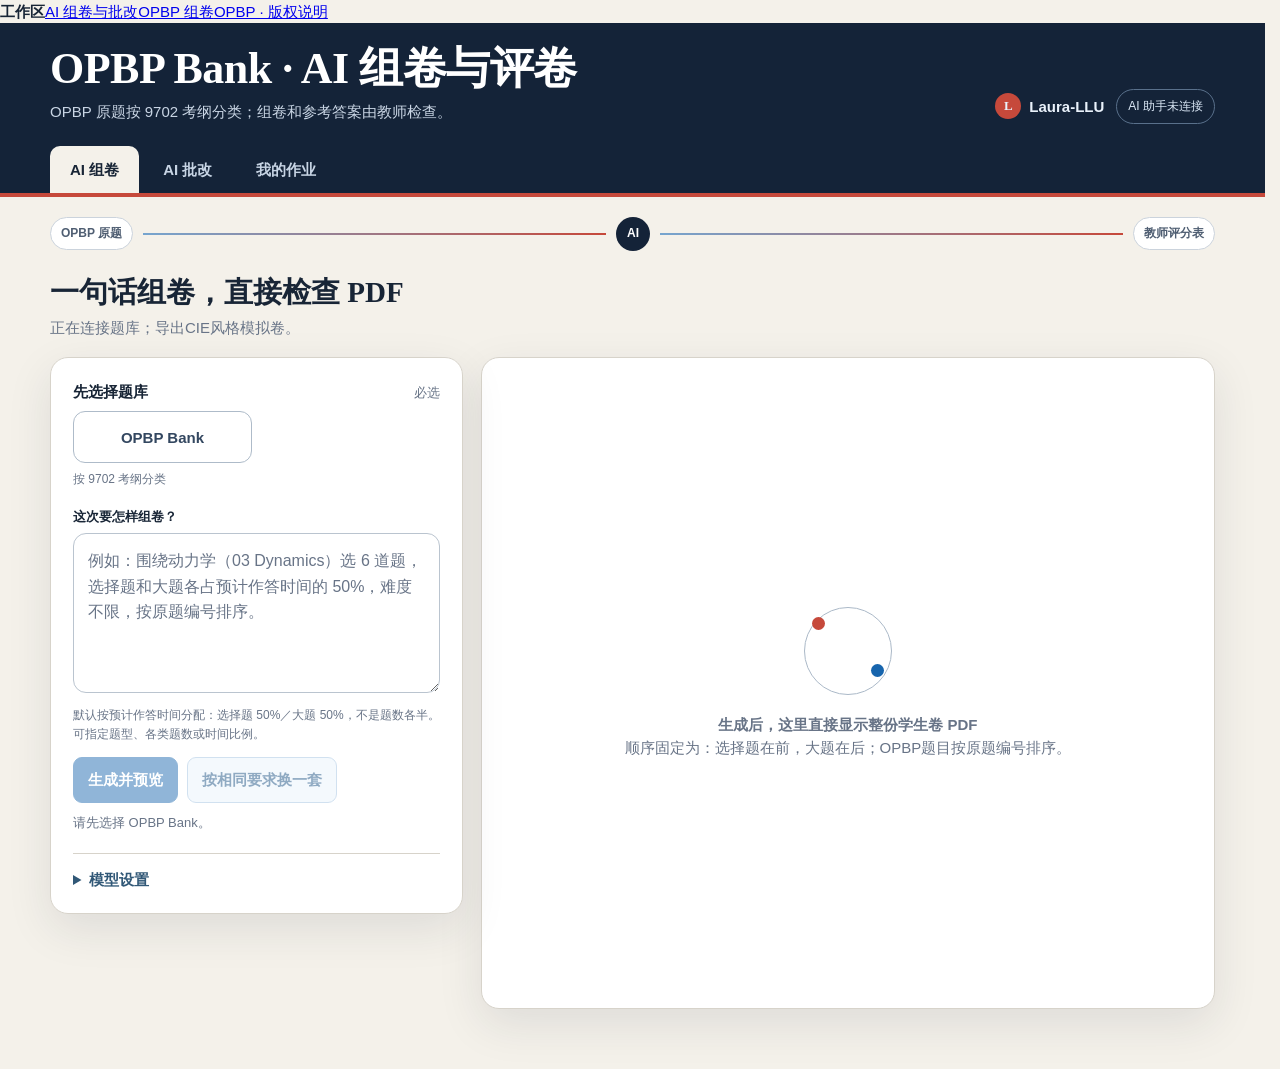
==== commit ee8d76cf: "Rename project and app to OPBP Bank; release v0.7.43" ====
--- a/static/index.html
+++ b/static/index.html
@@ -4,7 +4,7 @@
 <script src="/paper-labels.js"></script>
 <meta charset="utf-8">
 <meta name="viewport" content="width=device-width,initial-scale=1">
-<title>物理题库 · AI 助手</title>
+<title>OPBP Bank · AI 组卷与评卷</title>
 <style>
 :root{--navy:#142338;--navy-2:#203651;--paper:#f4f1ea;--card:#fff;--ink:#182536;--muted:#687487;--line:#d7d3ca;--blue:#1765ad;--blue-soft:#e8f2fb;--red:#c6493b;--red-soft:#fff0ed;--green:#237458;--shadow:0 15px 45px rgba(26,42,61,.1)}
 *{box-sizing:border-box}html{scroll-behavior:smooth}body{margin:0;background:var(--paper);color:var(--ink);font:15px/1.55 -apple-system,BlinkMacSystemFont,"PingFang SC","Microsoft YaHei",sans-serif}button,input,select,textarea{font:inherit}button{cursor:pointer}button:focus-visible,input:focus,select:focus,textarea:focus{outline:3px solid rgba(23,101,173,.24);outline-offset:2px}
@@ -32,13 +32,13 @@
 <link rel="stylesheet" href="/export-feedback.css">
 <script src="/export-feedback.js" defer></script>
 </head>
-<body><link rel="stylesheet" href="/web-shell.css"><nav class="web-shell"><b>工作区</b><a href="/">AI 组卷与批改</a><a href="/opbp">OPBP 组卷</a><a class="copyright" href="/copyright" target="_blank">OPBP · 版权说明</a></nav><script>if(window.webkit?.messageHandlers?.copyImage)document.querySelector(".web-shell").hidden=true;</script>
-<header class="hero"><div class="hero-inner"><div class="hero-line"><div><h1>物理题库 · AI 助手</h1><div class="subtitle">OPBP 原题按 9702 考纲分类；组卷和参考答案由教师检查。</div></div><div class="hero-tools"><a class="brand" href="https://github.com/Laura-LLU" target="_blank" rel="noopener"><span class="brand-mark">L</span>Laura-LLU</a><span class="status-pill" id="connection">正在连接 OPBP 题库…</span></div></div><nav class="tabs" aria-label="AI 助手功能"><button class="tab active" data-view="compose" onclick="switchView('compose')">AI 组卷</button><button class="tab" data-view="marking" onclick="switchView('marking')">AI 批改</button><button class="tab" data-view="homework" onclick="switchView('homework')">我的作业</button></nav></div></header>
+<body><link rel="stylesheet" href="/web-shell.css"><nav class="web-shell" aria-label="工作区切换"><b>工作区</b><a class="workspace-link is-active" href="/" aria-current="page">AI 组卷与批改</a><a class="workspace-link" href="/opbp">OPBP 组卷</a><a class="copyright" href="/copyright" target="_blank">OPBP · 版权说明</a></nav><script>if(window.webkit?.messageHandlers?.copyImage)document.querySelector(".web-shell").hidden=true;</script>
+<header class="hero"><div class="hero-inner"><div class="hero-line"><div><h1>OPBP Bank · AI 组卷与评卷</h1><div class="subtitle">OPBP 原题按 9702 考纲分类；组卷和参考答案由教师检查。</div></div><div class="hero-tools"><a class="brand" href="https://github.com/Laura-LLU" target="_blank" rel="noopener"><span class="brand-mark">L</span>Laura-LLU</a><span class="status-pill" id="connection">正在连接 OPBP 题库…</span></div></div><nav class="tabs" aria-label="AI 助手功能"><button class="tab active" data-view="compose" onclick="switchView('compose')">AI 组卷</button><button class="tab" data-view="marking" onclick="switchView('marking')">AI 批改</button><button class="tab" data-view="homework" onclick="switchView('homework')">我的作业</button></nav></div></header>
 <div class="route-line" aria-hidden="true"><div class="route-track"><span class="route-node">OPBP 原题</span><span class="route-beam"></span><span class="route-core">AI</span><span class="route-beam"></span><span class="route-node">教师评分表</span></div></div>
 
 <section class="view active" id="composeView"><main class="workspace"><div class="intro"><div><h2>一句话组卷，直接检查 PDF</h2><p id="compositionPoolSummary">正在连接题库；导出CIE风格模拟卷。</p></div></div><div class="compose-grid">
-  <aside class="card request"><div class="course-picker"><div class="course-picker-label"><span>先选择题库</span><small>必选</small></div><div class="course-options" role="group" aria-label="AI 组卷题库"><button class="course-option" id="course9702" data-course="9702" aria-pressed="false" onclick="chooseCourse('9702')"><span>OPBP 物理题库</span></button></div><div class="hint">按 9702 考纲分类</div></div><label for="prompt">这次要怎样组卷？</label><textarea class="prompt" id="prompt" placeholder="例如：围绕动力学（03 Dynamics）选 6 道题，选择题和大题各占预计作答时间的 50%，难度不限，按原题编号排序。"></textarea><div class="hint">默认按预计作答时间分配：选择题 50%／大题 50%，不是题数各半。可指定题型、各类题数或时间比例。</div><div class="actions"><button class="primary" id="composeBtn" onclick="composePaper(false)" disabled>生成并预览</button><button class="secondary" id="againBtn" onclick="composePaper(true)" disabled>按相同要求换一套</button></div><div class="live-status" id="composeStatus" role="status">请先选择 OPBP 物理题库。</div>
-  <details class="settings"><summary>模型设置</summary><div class="settings-grid"><label>快速选择<select id="preset" onchange="applyPreset()"><option value="">自定义</option><option value="qwen">阿里云百炼</option><option value="deepseek">DeepSeek</option><option value="local">本机 Qwen3</option></select></label><label>服务名称<input id="providerName"></label><label class="wide">接口地址<input id="baseUrl"></label><label>组卷模型<input id="modelName"></label><label>批改视觉模型<input id="markingModel"></label><label class="wide">API Key<input id="apiKey" type="password" autocomplete="new-password" placeholder="已保存时可留空"></label></div><div class="actions"><button class="quiet" onclick="saveSettings(false)">仅保存</button><button class="secondary" onclick="saveSettings(true)">保存并测试</button></div><div class="settings-note" id="settingsStatus">正在读取设置…</div></details></aside>
+  <aside class="card request"><div class="course-picker"><div class="course-picker-label"><span>先选择题库</span><small>必选</small></div><div class="course-options" role="group" aria-label="AI 组卷题库"><button class="course-option" id="course9702" data-course="9702" aria-pressed="false" onclick="chooseCourse('9702')"><span>OPBP Bank</span></button></div><div class="hint">按 9702 考纲分类</div></div><label for="prompt">这次要怎样组卷？</label><textarea class="prompt" id="prompt" placeholder="例如：围绕动力学（03 Dynamics）选 6 道题，选择题和大题各占预计作答时间的 50%，难度不限，按原题编号排序。"></textarea><div class="hint">默认按预计作答时间分配：选择题 50%／大题 50%，不是题数各半。可指定题型、各类题数或时间比例。</div><div class="actions"><button class="primary" id="composeBtn" onclick="composePaper(false)" disabled>生成并预览</button><button class="secondary" id="againBtn" onclick="composePaper(true)" disabled>按相同要求换一套</button></div><div class="live-status" id="composeStatus" role="status">请先选择 OPBP Bank。</div>
+  <details class="settings"><summary>模型设置</summary><div class="settings-grid"><label>快速选择<select id="preset" onchange="applyPreset()"><option value="">自定义</option><option value="qwen">阿里云百炼</option></select></label><label>服务名称<input id="providerName"></label><label class="wide">接口地址<input id="baseUrl"></label><label>组卷模型<input id="modelName"></label><label>批改视觉模型<input id="markingModel"></label><label class="wide">API Key<input id="apiKey" type="password" autocomplete="new-password" placeholder="已保存时可留空"></label></div><div class="actions"><button class="quiet" onclick="saveSettings(false)">仅保存</button><button class="secondary" onclick="saveSettings(true)">保存并测试</button></div><div class="settings-note" id="settingsStatus">正在读取设置…</div></details></aside>
   <section class="card preview-shell" id="previewShell"><div class="preview-empty"><div><div class="orbit"></div><b>生成后，这里直接显示整份学生卷 PDF</b><div>顺序固定为：选择题在前，大题在后；OPBP题目按原题编号排序。</div></div></div></section>
 </div></main></section>
 
@@ -58,18 +58,18 @@
 function setCourseUi(course){document.querySelectorAll('.course-option').forEach(button=>{const selected=button.dataset.course===course;button.classList.toggle('selected',selected);button.setAttribute('aria-pressed',String(selected))});$('composeBtn').disabled=!course}
 function formSnapshot(){return {paperTitle:$('paperTitle')?.value||'',className:$('className')?.value||'',studentName:$('studentName')?.value||'',dueDate:$('dueDate')?.value||'',timeLimit:$('timeLimit')?.value||'',showSource:Boolean($('showSource')?.checked)}}
 function saveDraft(){try{sessionStorage.setItem(DRAFT_KEY,JSON.stringify({course:state.course,prompt:$('prompt').value,variant:state.variant,composition:state.composition,form:formSnapshot()}))}catch(_){}}
-function chooseCourse(course){if(!['0625','9702'].includes(course))return;const changed=Boolean(state.course&&state.course!==course);state.course=course;setCourseUi(course);if(changed&&state.plan){if(state.previewUrl)URL.revokeObjectURL(state.previewUrl);state.previewUrl='';state.plan=null;state.ids=[];state.items=[];state.variant=0;state.composition=null;$('againBtn').disabled=true;$('previewShell').innerHTML=emptyPreview()}$('composeStatus').className='live-status';$('composeStatus').textContent=course==='0625'?'已选择 IGCSE 0625，请输入组卷要求。':'已选择 OPBP 物理题库，请输入组卷要求。';saveDraft()}
+function chooseCourse(course){if(!['0625','9702'].includes(course))return;const changed=Boolean(state.course&&state.course!==course);state.course=course;setCourseUi(course);if(changed&&state.plan){if(state.previewUrl)URL.revokeObjectURL(state.previewUrl);state.previewUrl='';state.plan=null;state.ids=[];state.items=[];state.variant=0;state.composition=null;$('againBtn').disabled=true;$('previewShell').innerHTML=emptyPreview()}$('composeStatus').className='live-status';$('composeStatus').textContent=course==='0625'?'已选择 IGCSE 0625，请输入组卷要求。':'已选择 OPBP Bank，请输入组卷要求。';saveDraft()}
 async function jsonFetch(url,options={}){const response=await fetch(url,options);const data=await response.json();if(!response.ok||data.ok===false)throw new Error(data.error||'操作失败');return data}
 function homeworkMeta(record){const values=[String(record.createdAt||'').slice(0,10),record.questionCount?`${record.questionCount} 题`:'',record.marks?`${record.marks} 分`:'',record.minutes?`约 ${Math.round(record.minutes)} 分钟`:''];return values.filter(Boolean).map(esc).join(' · ')}
-function renderHomework(records){state.homeworkRecords=records;let highlighted=false;const cards=records.map(record=>{const latest=Boolean(!highlighted&&state.latestHomework&&record.course===state.latestHomework.course&&record.title===state.latestHomework.title);if(latest)highlighted=true;return `<article class="card homework-card${latest?' latest':''}"${latest?' data-latest="true"':''}><div><span class="homework-course">${record.course==='0625'?'IGCSE 0625':'OPBP 物理题库'}</span>${latest?'<span class="latest-label">刚刚生成</span>':''}<h3>${esc(record.title)}</h3><div class="homework-meta">${homeworkMeta(record)}</div></div><div class="homework-actions">${record.studentAvailable?`<button class="primary" onclick="openHomework('${esc(record.id)}','student')">打开学生卷</button>`:''}${record.teacherAvailable?`<button class="secondary" onclick="openHomework('${esc(record.id)}','teacher')">打开答案卷</button>`:''}${record.studentAvailable?`<button class="quiet" onclick="openHomework('${esc(record.id)}','reveal')">访达定位</button>`:''}</div></article>`}).join('');$('homeworkCount').textContent=records.length?`共 ${records.length} 份作业 · 已按生成时间倒序排列`:'尚未找到已导出的作业';$('homeworkList').innerHTML=cards||'<div class="card homework-empty">还没有已导出的作业。<br>请先在 AI 组卷中检查并导出 PDF。</div>';if(highlighted)requestAnimationFrame(()=>document.querySelector('[data-latest="true"]')?.scrollIntoView({behavior:'smooth',block:'center'}))}
+function renderHomework(records){state.homeworkRecords=records;let highlighted=false;const cards=records.map(record=>{const latest=Boolean(!highlighted&&state.latestHomework&&record.course===state.latestHomework.course&&record.title===state.latestHomework.title);if(latest)highlighted=true;return `<article class="card homework-card${latest?' latest':''}"${latest?' data-latest="true"':''}><div><span class="homework-course">${record.course==='0625'?'IGCSE 0625':'OPBP Bank'}</span>${latest?'<span class="latest-label">刚刚生成</span>':''}<h3>${esc(record.title)}</h3><div class="homework-meta">${homeworkMeta(record)}</div></div><div class="homework-actions">${record.studentAvailable?`<button class="primary" onclick="openHomework('${esc(record.id)}','student')">打开学生卷</button>`:''}${record.teacherAvailable?`<button class="secondary" onclick="openHomework('${esc(record.id)}','teacher')">打开答案卷</button>`:''}${record.studentAvailable?`<button class="quiet" onclick="openHomework('${esc(record.id)}','reveal')">访达定位</button>`:''}</div></article>`}).join('');$('homeworkCount').textContent=records.length?`共 ${records.length} 份作业 · 已按生成时间倒序排列`:'尚未找到已导出的作业';$('homeworkList').innerHTML=cards||'<div class="card homework-empty">还没有已导出的作业。<br>请先在 AI 组卷中检查并导出 PDF。</div>';if(highlighted)requestAnimationFrame(()=>document.querySelector('[data-latest="true"]')?.scrollIntoView({behavior:'smooth',block:'center'}))}
 async function loadHomework(){if(!$('homeworkList'))return;$('homeworkCount').textContent='正在读取作业…';try{const data=await jsonFetch('/api/history');renderHomework(data.records||[])}catch(error){$('homeworkCount').textContent='读取失败';$('homeworkList').innerHTML=`<div class="card homework-empty">无法读取作业：${esc(error.message)}</div>`}}
 async function openHomework(recordId,kind){try{await jsonFetch('/api/history/open',{method:'POST',headers:{'Content-Type':'application/json'},body:JSON.stringify({recordId,kind})})}catch(error){$('homeworkCount').textContent=`无法打开作业：${error.message}`}}
-function requestPayload(){return {course:state.course,selectedIds:state.ids,title:$('paperTitle')?.value||state.plan?.title||'OPBP 物理题库 · 作业',className:$('className')?.value||'',studentName:$('studentName')?.value||'',dueDate:$('dueDate')?.value||'',timeLimit:$('timeLimit')?.value||'',timeMode:$('timeLimit')?.value?'manual':'auto',showSource:Boolean($('showSource')?.checked),aiPrompt:$('prompt').value,aiPlan:state.plan}}
+function requestPayload(){return {course:state.course,selectedIds:state.ids,title:$('paperTitle')?.value||state.plan?.title||'OPBP Bank · 作业',className:$('className')?.value||'',studentName:$('studentName')?.value||'',dueDate:$('dueDate')?.value||'',timeLimit:$('timeLimit')?.value||'',timeMode:$('timeLimit')?.value?'manual':'auto',showSource:Boolean($('showSource')?.checked),aiPrompt:$('prompt').value,aiPlan:state.plan}}
 function chips(plan){const values=[];(plan.topics||[]).forEach(item=>values.push(`${item.label} ${item.weight}份`));(plan.subtopics||[]).forEach(value=>values.push(value));(plan.paperTypes||[]).forEach(value=>values.push(value));if(plan.questionCount)values.push(`${plan.questionCount}题`);if(plan.targetMinutes)values.push(`${plan.targetMinutes}分钟`);return values}
 function questionKind(item){const value=String(item.paperType||'').toLowerCase();if(value==='选择题'||value.includes('multiple')||value.includes('mcq'))return '选择';if(state.course==='0625'&&String(item.paper||'').startsWith('2'))return '选择';if(state.course==='9702'&&String(item.paper||'').startsWith('1'))return '选择';return '大题'}
-function professionalPaperTitle(course,plan){const courseName=course==='0625'?'IGCSE 0625 Physics':'OPBP 物理题库';const topics=[];(plan?.topics||[]).forEach(entry=>{const value=String(typeof entry==='object'?(entry.label||''):entry).replace(/^\s*\d+(?:\.\d+)*\s*[-.:]?\s*/,'').trim();if(value&&!topics.includes(value))topics.push(value)});if(!topics.length)return `${courseName} · 综合练习`;const focus=topics.slice(0,2).join('、')+(topics.length>2?' 等':'');return `${courseName} · ${focus} 专项练习`}
+function professionalPaperTitle(course,plan){const courseName=course==='0625'?'IGCSE 0625 Physics':'OPBP Bank';const topics=[];(plan?.topics||[]).forEach(entry=>{const value=String(typeof entry==='object'?(entry.label||''):entry).replace(/^\s*\d+(?:\.\d+)*\s*[-.:]?\s*/,'').trim();if(value&&!topics.includes(value))topics.push(value)});if(!topics.length)return `${courseName} · 综合练习`;const focus=topics.slice(0,2).join('、')+(topics.length>2?' 等':'');return `${courseName} · ${focus} 专项练习`}
 function timeAllocationText(data){const values={'选择题':0,'大题':0};(data.items||[]).forEach(q=>{if(Object.hasOwn(values,q.paperType))values[q.paperType]+=Number(q.minutes)||0});const total=values['选择题']+values['大题'];return '预计作答时间：'+Object.entries(values).map(([type,minutes])=>`${type} ${minutes} 分钟（${total?Math.round(minutes/total*100):0}%）`).join(' · ')}
-function renderResult(data,restoredForm=null){const originalTitle=data.plan?.title||'';data={...data,plan:{...(data.plan||{}),title:professionalPaperTitle(data.course,data.plan)}};if(restoredForm&&(!restoredForm.paperTitle||restoredForm.paperTitle===originalTitle))restoredForm={...restoredForm,paperTitle:data.plan.title};state.course=data.course;state.plan=data.plan;state.ids=data.selectedIds||[];state.items=data.items||[];state.composition=data;setCourseUi(state.course);const sequence=state.items.map(item=>`<span class="${questionKind(item)==='大题'?'structured':''}">${questionKind(item)} · ${esc(item.reviewId)} · ${esc(item.difficulty)}</span>`).join('');$('previewShell').innerHTML=`<div class="result-head"><div><span class="course-badge">已选择 ${esc(data.course==='9702'?'OPBP 物理题库':data.courseLabel)}</span><h3>${esc(data.plan.title)}</h3><div class="result-meta">${data.questionCount} 题 · 已知 ${data.knownMarks} 分 · 建议约 ${data.estimatedMinutes} 分钟 · ${esc(data.route.reason)}</div><div class="result-meta type-time">${esc(timeAllocationText(data))}</div></div><div class="result-tools"><div class="order-note"><b>排版规则</b><br>${esc(data.ordering)}</div><button class="clear-compose" type="button" onclick="clearComposition()">清空本次试题</button></div></div><div class="sequence">${sequence}</div><div class="pdf-wrap"><iframe id="pdfPreview" title="生成的学生卷 PDF 预览"></iframe></div><div class="preview-actions"><div class="export-fields"><div class="field"><label>试卷名称</label><input id="paperTitle" value="${esc(data.plan.title)}"></div><div class="field"><label>班级</label><input id="className" placeholder="可不填"></div><div class="field"><label>学生</label><input id="studentName" placeholder="可不填"></div><div class="field"><label>日期</label><input id="dueDate" type="date"></div><div class="field"><label>限时</label><input id="timeLimit" type="number" min="1" max="9999" value="${data.plan.targetMinutes||data.estimatedMinutes||''}"></div></div><label class="check"><input id="showSource" type="checkbox">学生卷中显示原题出处</label><div class="decision"><button class="primary" id="exportBtn" onclick="exportPaper()">无需修改，直接导出 PDF</button><button class="secondary" onclick="editManually()">需要修改，进入组卷页面</button></div><div class="export-result" id="exportResult"></div></div>`;if(restoredForm){restoredForm={...restoredForm,paperTitle:OPBPLabels.paperTitle(restoredForm.paperTitle,data.plan.title)};['paperTitle','className','studentName','dueDate','timeLimit'].forEach(id=>{if(restoredForm[id]!==undefined)$(id).value=restoredForm[id]});$('showSource').checked=Boolean(restoredForm.showSource)}document.querySelectorAll('#paperTitle,#className,#studentName,#dueDate,#timeLimit,#showSource').forEach(input=>input.addEventListener('input',()=>{saveDraft();clearTimeout(state.previewTimer);state.previewTimer=setTimeout(refreshPreview,450)}));saveDraft();refreshPreview()}
+function renderResult(data,restoredForm=null){const originalTitle=data.plan?.title||'';data={...data,plan:{...(data.plan||{}),title:professionalPaperTitle(data.course,data.plan)}};if(restoredForm&&(!restoredForm.paperTitle||restoredForm.paperTitle===originalTitle))restoredForm={...restoredForm,paperTitle:data.plan.title};state.course=data.course;state.plan=data.plan;state.ids=data.selectedIds||[];state.items=data.items||[];state.composition=data;setCourseUi(state.course);const sequence=state.items.map(item=>`<span class="${questionKind(item)==='大题'?'structured':''}">${questionKind(item)} · ${esc(item.reviewId)} · ${esc(item.difficulty)}</span>`).join('');$('previewShell').innerHTML=`<div class="result-head"><div><span class="course-badge">已选择 ${esc(data.course==='9702'?'OPBP Bank':data.courseLabel)}</span><h3>${esc(data.plan.title)}</h3><div class="result-meta">${data.questionCount} 题 · 已知 ${data.knownMarks} 分 · 建议约 ${data.estimatedMinutes} 分钟 · ${esc(data.route.reason)}</div><div class="result-meta type-time">${esc(timeAllocationText(data))}</div></div><div class="result-tools"><div class="order-note"><b>排版规则</b><br>${esc(data.ordering)}</div><button class="clear-compose" type="button" onclick="clearComposition()">清空本次试题</button></div></div><div class="sequence">${sequence}</div><div class="pdf-wrap"><iframe id="pdfPreview" title="生成的学生卷 PDF 预览"></iframe></div><div class="preview-actions"><div class="export-fields"><div class="field"><label>试卷名称</label><input id="paperTitle" value="${esc(data.plan.title)}"></div><div class="field"><label>班级</label><input id="className" placeholder="可不填"></div><div class="field"><label>学生</label><input id="studentName" placeholder="可不填"></div><div class="field"><label>日期</label><input id="dueDate" type="date"></div><div class="field"><label>限时</label><input id="timeLimit" type="number" min="1" max="9999" value="${data.plan.targetMinutes||data.estimatedMinutes||''}"></div></div><label class="check"><input id="showSource" type="checkbox">学生卷中显示原题出处</label><div class="decision"><button class="primary" id="exportBtn" onclick="exportPaper()">无需修改，直接导出 PDF</button><button class="secondary" onclick="editManually()">需要修改，进入组卷页面</button></div><div class="export-result" id="exportResult"></div></div>`;if(restoredForm){restoredForm={...restoredForm,paperTitle:OPBPLabels.paperTitle(restoredForm.paperTitle,data.plan.title)};['paperTitle','className','studentName','dueDate','timeLimit'].forEach(id=>{if(restoredForm[id]!==undefined)$(id).value=restoredForm[id]});$('showSource').checked=Boolean(restoredForm.showSource)}document.querySelectorAll('#paperTitle,#className,#studentName,#dueDate,#timeLimit,#showSource').forEach(input=>input.addEventListener('input',()=>{saveDraft();clearTimeout(state.previewTimer);state.previewTimer=setTimeout(refreshPreview,450)}));saveDraft();refreshPreview()}
 function migrateTopicPlan(plan,bank){
   if(!plan||typeof plan!=='object')return plan;
   const topics=new Map(),subs=new Map(),topicLabels=new Set(),subLabels=new Set();
@@ -94,15 +94,15 @@
  }catch(_){$('composeStatus').textContent='暂时无法核对上次草稿的题号，请连接题库后刷新。';return}
  composition={...composition,route:{...(composition.route||{}),reason:'已恢复上次 AI 组卷结果'}};state.variant=Number(saved.variant||0);renderResult(composition,form);$('againBtn').disabled=false;$('composeStatus').textContent='已恢复上次 AI 组卷和 PDF 预览。';
 }
-async function composePaper(reuse){const prompt=$('prompt').value.trim();if(!state.course){$('composeStatus').textContent='请先选择 OPBP 物理题库。';return}if(!reuse&&!prompt){$('composeStatus').textContent='请先写下组卷要求。';return}if(reuse&&!state.plan)return;$('composeBtn').disabled=true;$('againBtn').disabled=true;$('composeStatus').className='live-status';$('composeStatus').textContent=reuse?'正在按相同要求换一套…':'正在从 OPBP 物理题库选题…';if(reuse)state.variant+=1;else{state.variant=0;state.plan=null}try{const payload=reuse?{course:state.course,prompt,plan:state.plan,variant:state.variant,lockedIds:[]}:{prompt,course:state.course};const data=await jsonFetch('/api/compose',{method:'POST',headers:{'Content-Type':'application/json'},body:JSON.stringify(payload)});renderResult(data);$('composeStatus').textContent=`已生成 ${data.courseLabel} 试卷，正在加载 PDF 预览。`;$('againBtn').disabled=false}catch(error){$('composeStatus').textContent=`组卷失败：${error.message}`;$('composeStatus').className='live-status error'}finally{$('composeBtn').disabled=!state.course}}
+async function composePaper(reuse){const prompt=$('prompt').value.trim();if(!state.course){$('composeStatus').textContent='请先选择 OPBP Bank。';return}if(!reuse&&!prompt){$('composeStatus').textContent='请先写下组卷要求。';return}if(reuse&&!state.plan)return;$('composeBtn').disabled=true;$('againBtn').disabled=true;$('composeStatus').className='live-status';$('composeStatus').textContent=reuse?'正在按相同要求换一套…':'正在从 OPBP Bank选题…';if(reuse)state.variant+=1;else{state.variant=0;state.plan=null}try{const payload=reuse?{course:state.course,prompt,plan:state.plan,variant:state.variant,lockedIds:[]}:{prompt,course:state.course};const data=await jsonFetch('/api/compose',{method:'POST',headers:{'Content-Type':'application/json'},body:JSON.stringify(payload)});renderResult(data);$('composeStatus').textContent=`已生成 ${data.courseLabel} 试卷，正在加载 PDF 预览。`;$('againBtn').disabled=false}catch(error){$('composeStatus').textContent=`组卷失败：${error.message}`;$('composeStatus').className='live-status error'}finally{$('composeBtn').disabled=!state.course}}
 async function refreshPreview(){if(!window.webkit?.messageHandlers?.copyImage){try{const data=await jsonFetch('/api/preview?format=pages',{method:'POST',headers:{'Content-Type':'application/json'},body:JSON.stringify(requestPayload())});const wrap=$('previewShell').querySelector('.pdf-wrap');wrap.innerHTML='<div class="document-pages">'+data.urls.map((url,i)=>`<img src="${esc(url)}" alt="学生卷第 ${i+1} 页" loading="lazy">`).join('')+`<a href="${esc(data.pdfUrl)}" target="_blank">打开学生卷 PDF</a></div>`;$('composeStatus').textContent='试卷预览已就绪，请检查后导出。';}catch(error){$('composeStatus').textContent='预览失败：'+error.message}return}if(state.previewUrl)URL.revokeObjectURL(state.previewUrl);try{const response=await fetch('/api/preview',{method:'POST',headers:{'Content-Type':'application/json'},body:JSON.stringify(requestPayload())});if(!response.ok){const data=await response.json();throw new Error(data.error||'预览失败')}const blob=await response.blob();state.previewUrl=URL.createObjectURL(blob);$('pdfPreview').src=`${state.previewUrl}#page=1&view=FitH&zoom=page-width`;$('composeStatus').textContent='PDF 预览已就绪，请检查后直接导出或进入组卷页面。'}catch(error){$('composeStatus').textContent=`PDF 预览失败：${error.message}`;$('composeStatus').className='live-status error'}}
 async function revealExport(runId,automatic=false){try{await jsonFetch('/api/reveal',{method:'POST',headers:{'Content-Type':'application/json'},body:JSON.stringify({course:state.course,runId})});if(!automatic)$('composeStatus').textContent='已在访达中打开本次导出文件夹。'}catch(error){$('composeStatus').textContent=`试卷已导出，但无法打开访达：${error.message}`;$('composeStatus').className='live-status error'}}
 async function exportPaper(){const button=$('exportBtn');button.disabled=true;$('exportResult').classList.remove('open');$('composeStatus').textContent='正在生成学生卷、答案卷和组卷记录…';ExportFeedback.pending();const payload=requestPayload();try{const data=await jsonFetch('/api/export',{method:'POST',headers:{'Content-Type':'application/json'},body:JSON.stringify(payload)});state.latestHomework={course:state.course,title:payload.title};$('exportResult').innerHTML=`<b>导出完成 · ${data.totalQuestions}题</b><div class="export-links"><button class="secondary" onclick="switchView('homework')">前往我的作业</button><button class="quiet" onclick="revealExport('${esc(data.runId)}')">在访达中显示导出文件</button><a href="${esc(data.questionsUrl)}" target="_blank">预览学生卷</a><a href="${esc(data.answersUrl)}" target="_blank">预览答案卷</a><a href="${esc(data.manifestUrl)}" target="_blank">查看组卷记录</a></div>`;$('exportResult').classList.add('open');$('composeStatus').textContent='已按当前预览顺序导出；可以前往“我的作业”查看。';ExportFeedback.success(data);loadHomework()}catch(error){ExportFeedback.failed(error.message);$('composeStatus').textContent=`导出失败：${error.message}`;$('composeStatus').className='live-status error'}finally{button.disabled=false}}
 function editManually(){saveDraft();const params=new URLSearchParams({draftIds:state.ids.join(','),draftTitle:$('paperTitle').value,draftTime:$('timeLimit').value,draftPrompt:$('prompt').value});location.href=`/opbp?${params}`}
 
 async function checkHealth(){try{const data=await jsonFetch('/api/health');$('connection').textContent=`OPBP 题库已连接 · ${data.questions.toLocaleString()}题`;$('compositionPoolSummary').textContent=`共 ${data.questions} 题，人工组卷与 AI 组卷使用同一题库；答案默认已复核，导出 CIE 风格模拟卷。`}catch(error){$('connection').textContent='AI 助手未连接'}}
-function applyPreset(){const preset=$('preset').value;if(preset==='qwen'){$('providerName').value='阿里云百炼';$('baseUrl').value='https://dashscope.aliyuncs.com/compatible-mode/v1';$('modelName').value='qwen3.8-flash';$('markingModel').value='qwen3.7-plus'}if(preset==='deepseek'){$('providerName').value='DeepSeek';$('baseUrl').value='https://api.deepseek.com';$('modelName').value='deepseek-chat';$('markingModel').value=''}if(preset==='local'){$('providerName').value='本机 Qwen3';$('baseUrl').value='http://127.0.0.1:11434/v1';$('modelName').value='qwen3:4b';$('markingModel').value=''}}
-async function loadSettings(){try{const data=await jsonFetch('/api/settings');$('providerName').value=data.providerName||'';$('baseUrl').value=data.baseUrl||'';$('modelName').value=data.model||'';$('markingModel').value=data.markingModel||'';$('preset').value=['qwen','deepseek','local'].includes(data.credentialProfile)?data.credentialProfile:'';$('settingsStatus').textContent=data.configured?`已设置 ${data.model}${data.markingModel?` · 批改 ${data.markingModel}`:''}`:'尚未完成模型设置'}catch(error){$('settingsStatus').textContent='无法读取模型设置'}}
+function applyPreset(){const preset=$('preset').value;if(preset==='qwen'){$('providerName').value='阿里云百炼';$('baseUrl').value='https://dashscope.aliyuncs.com/compatible-mode/v1';$('modelName').value='qwen3.8-flash';$('markingModel').value='qwen3.7-plus'}}
+async function loadSettings(){try{const data=await jsonFetch('/api/settings');$('providerName').value=data.providerName||'';$('baseUrl').value=data.baseUrl||'';$('modelName').value=data.model||'';$('markingModel').value=data.markingModel||'';$('preset').value=data.credentialProfile==='qwen'?'qwen':'';$('settingsStatus').textContent=data.configured?`已设置 ${data.model}${data.markingModel?` · 批改 ${data.markingModel}`:''}`:'默认使用阿里云百炼，请填写自己的 API Key 并保存'}catch(error){$('settingsStatus').textContent='无法读取模型设置'}}
 async function saveSettings(test){$('settingsStatus').textContent='正在保存…';try{const payload={providerName:$('providerName').value,baseUrl:$('baseUrl').value,model:$('modelName').value,markingModel:$('markingModel').value,apiKey:$('apiKey').value};await jsonFetch('/api/settings',{method:'POST',headers:{'Content-Type':'application/json'},body:JSON.stringify(payload)});$('apiKey').value='';let tested=null;if(test){$('settingsStatus').textContent='正在分别测试组卷文字模型和批改视觉模型…';tested=await jsonFetch('/api/settings/test',{method:'POST',headers:{'Content-Type':'application/json'},body:'{}'})}$('settingsStatus').textContent=test?(tested.visionTested?`连接成功：组卷 ${tested.textModel} · 批改 ${tested.markingModel}`:`文字模型 ${tested.textModel} 连接成功；尚未配置视觉模型`):'设置已保存'}catch(error){$('settingsStatus').textContent=`保存失败：${error.message}`}}
 function fileAsBase64(file){return new Promise((resolve,reject)=>{const reader=new FileReader();reader.onload=()=>resolve(String(reader.result).split(',',2)[1]);reader.onerror=reject;reader.readAsDataURL(file)})}
 function validMarkingFile(file){const extension=String(file?.name||'').toLowerCase().split('.').pop();return ['pdf','jpg','jpeg','png'].includes(extension)||['application/pdf','image/jpeg','image/png'].includes(String(file?.type||'').toLowerCase())}
@@ -116,7 +116,7 @@
 window.physicsBankNativeDropZoneActive=function(active){$('markingDropZone')?.classList.toggle('dragover',Boolean(active))};
 window.physicsBankNativeDropError=function(reason){$('markingDropZone')?.classList.remove('dragover');$('markingStatus').className='live-status error';$('markingStatus').textContent=reason==='too-large'?'单份文件超过 20 MB，请压缩后再拖入。':reason==='too-many'?'一次最多选择 12 份答卷。':reason==='only-supported'?'只支持 PDF、JPG 或 PNG 文件。':'无法读取拖入的文件，请改用点击选择文件。'};
 window.physicsBankHandleNativeDrop=function(payload){$('markingDropZone')?.classList.remove('dragover');try{const entries=Array.isArray(payload)?payload:[payload],files=entries.map(entry=>{const binary=atob(String(entry.base64||'')),bytes=new Uint8Array(binary.length);for(let index=0;index<binary.length;index++)bytes[index]=binary.charCodeAt(index);return new File([bytes],String(entry.name||'学生答卷'),{type:String(entry.mimeType||'application/octet-stream')})});setMarkingFiles(files);return true}catch(error){window.physicsBankNativeDropError('read-failed');return false}};
-function renderSourceMatch(data){state.markingSource=data;const matched=(data.items||[]).map((item,index)=>`<button class="source-note" onclick="focusMarkingPage(${Number(item.firstPage||1)},this)"><span class="source-order">${String(index+1).padStart(2,'0')}</span><span class="source-copy"><b>${esc(item.source)} · ${esc(item.title||'题库原题')}</b><small>匹配成功 · ${item.maximum} 分 · ${item.markPointCount||item.maximum} 个评分点</small></span><span class="source-page">原卷第 ${Number(item.firstPage||1)} 页</span></button>`).join('');const unresolved=(data.unresolved||[]).map(item=>`<div class="source-item source-problem"><b>${esc(item.label)}</b>${esc(item.reason)}</div>`).join('');const confirm=data.ready?`<div class="source-confirm vertical"><div><b>题号与评分表已在本机匹配</b><br>对照右侧原卷检查无误后，再发送给视觉模型。</div><button class="primary" id="markingStart" onclick="startMarking()">确认并发送答卷批改</button></div>`:'<div class="source-confirm vertical">来源未全部匹配，请检查答卷中的题号后重新识别。</div>';$('markingReview').innerHTML=`<div class="marking-workbench source-review-layout"><section class="annotation-panel"><div class="annotation-topline"><span class="annotation-kicker">题库识别批注</span><button class="workbench-return" onclick="returnToMarkingUpload()">← 返回上传设置</button></div><div class="source-head"><div><span class="course-badge">${esc(data.course==='9702'?'OPBP 物理题库':data.courseLabel)}</span><h3>${esc(data.title)}</h3><div class="hint">${data.matchedBy==='printed-id'?'已按原卷中的题号匹配，点击任一题可定位原卷':'已按你提供的题目清单匹配，请逐题对照右侧原卷'}</div></div><div class="source-count">${data.matchedCount} 题</div></div><div class="source-list">${matched}${unresolved}</div>${confirm}</section><section class="paper-panel"><div class="paper-panel-head"><div><b>学生上传原卷</b><span>固定显示，便于与左侧题库批注对照</span></div><span class="paper-page-count">${Number(data.originalPages||1)} 页</span></div><div class="marking-preview"><iframe src="${esc(data.originalUrl)}#page=1&view=FitH&zoom=page-width" data-base-url="${esc(data.originalUrl)}" title="学生上传原卷"></iframe></div></section></div>`;hydrateDocumentPreviews();}
+function renderSourceMatch(data){state.markingSource=data;const matched=(data.items||[]).map((item,index)=>`<button class="source-note" onclick="focusMarkingPage(${Number(item.firstPage||1)},this)"><span class="source-order">${String(index+1).padStart(2,'0')}</span><span class="source-copy"><b>${esc(item.source)} · ${esc(item.title||'题库原题')}</b><small>匹配成功 · ${item.maximum} 分 · ${item.markPointCount||item.maximum} 个评分点</small></span><span class="source-page">原卷第 ${Number(item.firstPage||1)} 页</span></button>`).join('');const unresolved=(data.unresolved||[]).map(item=>`<div class="source-item source-problem"><b>${esc(item.label)}</b>${esc(item.reason)}</div>`).join('');const confirm=data.ready?`<div class="source-confirm vertical"><div><b>题号与评分表已在本机匹配</b><br>对照右侧原卷检查无误后，再发送给视觉模型。</div><button class="primary" id="markingStart" onclick="startMarking()">确认并发送答卷批改</button></div>`:'<div class="source-confirm vertical">来源未全部匹配，请检查答卷中的题号后重新识别。</div>';$('markingReview').innerHTML=`<div class="marking-workbench source-review-layout"><section class="annotation-panel"><div class="annotation-topline"><span class="annotation-kicker">题库识别批注</span><button class="workbench-return" onclick="returnToMarkingUpload()">← 返回上传设置</button></div><div class="source-head"><div><span class="course-badge">${esc(data.course==='9702'?'OPBP Bank':data.courseLabel)}</span><h3>${esc(data.title)}</h3><div class="hint">${data.matchedBy==='printed-id'?'已按原卷中的题号匹配，点击任一题可定位原卷':'已按你提供的题目清单匹配，请逐题对照右侧原卷'}</div></div><div class="source-count">${data.matchedCount} 题</div></div><div class="source-list">${matched}${unresolved}</div>${confirm}</section><section class="paper-panel"><div class="paper-panel-head"><div><b>学生上传原卷</b><span>固定显示，便于与左侧题库批注对照</span></div><span class="paper-page-count">${Number(data.originalPages||1)} 页</span></div><div class="marking-preview"><iframe src="${esc(data.originalUrl)}#page=1&view=FitH&zoom=page-width" data-base-url="${esc(data.originalUrl)}" title="学生上传原卷"></iframe></div></section></div>`;hydrateDocumentPreviews();}
 function focusMarkingPage(page,trigger){const review=$('markingReview'),panel=review.querySelector('.paper-panel');if(!panel)return;review.querySelectorAll('.source-note').forEach(item=>item.classList.remove('selected'));if(trigger?.classList.contains('source-note'))trigger.classList.add('selected');const image=panel.querySelector(`[data-document-page="${Number(page)}"]`);if(image){image.scrollIntoView({behavior:'smooth',block:'start'});return}const frame=panel.querySelector('iframe');if(frame){const base=frame.dataset.baseUrl||frame.src.split('#')[0];frame.src=`${base}#page=${Number(page)}&view=FitH&zoom=page-width`}}
 function batchStatusLabel(entry){if(entry.status==='processing')return `${entry.completed||0}/${entry.total||0} 题`;return {identified:'已匹配',queued:'排队中',ready:'待复核',approved:'已完成',failed:'失败'}[entry.status]||'待检查'}
 function batchPreview(entry,marked=false){const source=marked&&entry.draft?.previewUrl?entry.draft.previewUrl:entry.source?.originalUrl;if(!source)return '<div class="empty-box">这份答卷暂无可预览内容。</div>';const displaySource=marked?freshPdfUrl(source):source;const pages=marked?(entry.draft?.items?.length||0):(entry.source?.originalPages||0);return `<section class="paper-panel"><div class="paper-panel-head"><div><b>${marked?'标注后的学生原卷':'学生上传原卷'}</b><span>${esc(entry.filename)}</span></div><span class="paper-page-count">${pages}${marked?' 题':' 页'}</span></div><div class="marking-preview"><iframe src="${esc(displaySource)}#page=1&view=FitH&zoom=page-width" data-base-url="${esc(displaySource)}" title="${esc(entry.filename)}"></iframe></div></section>`}
@@ -124,8 +124,8 @@
 function showBatchSource(index){state.activeBatchIndex=index;renderBatchMatches()}
 async function identifyMarkingSource(){const files=state.markingFiles.length?state.markingFiles:[...$('markingFile').files];if(!files.length){$('markingStatus').textContent='请先选择或拖入学生试卷。';return}const button=$('markingIdentify');button.disabled=true;state.markingSource=null;state.markingUpload=null;state.markingBatch=[];$('markingStatus').className='live-status';try{for(let index=0;index<files.length;index++){const file=files[index];$('markingStatus').textContent=`正在本机匹配第 ${index+1}/${files.length} 份：${file.name}`;const upload={filename:file.name,mimeType:file.type||'application/pdf',fileData:await fileAsBase64(file)};try{const source=await jsonFetch('/api/marking/identify',{method:'POST',headers:{'Content-Type':'application/json'},body:JSON.stringify(upload)});state.markingBatch.push({file,filename:file.name,upload,source,status:'identified',completed:0,total:source.matchedCount})}catch(error){state.markingBatch.push({file,filename:file.name,upload,status:'failed',error:error.message,completed:0,total:0})}}if(files.length===1&&state.markingBatch[0].source){const entry=state.markingBatch[0];state.markingBatch=[];state.markingUpload=entry.upload;state.markingSource=entry.source;renderSourceMatch(entry.source);$('markingStatus').textContent=entry.source.ready?`已找到 ${entry.source.matchedCount} 道原题和对应教师评分表，请核对后开始批改。`:`已匹配 ${entry.source.matchedCount} 题，仍有 ${entry.source.unresolvedCount} 题未匹配。`}else{state.activeBatchIndex=Math.max(0,state.markingBatch.findIndex(entry=>entry.source?.ready));renderBatchMatches();const ready=state.markingBatch.filter(entry=>entry.source?.ready).length;$('markingStatus').textContent=`批量识别完成：${ready}/${files.length} 份可开始批改。`}}finally{button.disabled=false}}
 function markItems(confirmAll=false){return [...document.querySelectorAll('.mark-item')].map(card=>({id:card.dataset.id,comment:card.querySelector('.comment').value,teacherApproved:confirmAll||card.querySelector('.approved').checked,markPoints:[...card.querySelectorAll('.mark-point')].map(point=>({id:point.dataset.pointId,awarded:point.querySelector('.point-awarded').value==='true'?true:point.querySelector('.point-awarded').value==='false'?false:null,evidence:point.querySelector('.point-evidence').value,reason:point.querySelector('.point-reason').value}))}));}
-function syncChoicePoint(input,correct){const point=input.closest('.mark-point'),letters=[...new Set(String(input.value||'').toUpperCase().trim().match(/^[A-J](?:[\s,，、]+[A-J])*$/)?.[0].match(/[A-J]/g)||[])].sort(),expected=[...new Set(String(correct||'').toUpperCase().match(/[A-J]/g)||[])].sort(),normalized=letters.join(', ');input.value=normalized;const awarded=point.querySelector('.point-awarded'),reason=point.querySelector('.point-reason');if(!normalized){awarded.value='false';reason.value='原卷未明确圈选、勾选或单独写出选项，按未作答不给分。'}else{const same=letters.length===expected.length&&letters.every((value,index)=>value===expected[index]);awarded.value=String(same);reason.value=same?'':`学生选择 ${normalized}；正确答案 ${expected.join(', ')}。`}updateMarkTotal()}
-function syncChoiceAward(select,correct){const point=select.closest('.mark-point'),input=point.querySelector('.point-evidence'),letters=[...new Set(String(input.value||'').toUpperCase().trim().match(/^[A-J](?:[\s,，、]+[A-J])*$/)?.[0].match(/[A-J]/g)||[])].sort(),expected=[...new Set(String(correct||'').toUpperCase().match(/[A-J]/g)||[])].sort(),normalized=letters.join(', '),reason=point.querySelector('.point-reason');input.value=normalized;if(select.value===''){updateMarkTotal();return}if(!normalized){select.value='false';reason.value='原卷未明确圈选、勾选或单独写出选项，按未作答不给分。';updateMarkTotal();return}const same=letters.length===expected.length&&letters.every((value,index)=>value===expected[index]),expectedAward=String(same);if(select.value!==expectedAward){reason.value='学生选项与得分不一致，请核对并修改学生选项。';updateMarkTotal();return}reason.value=same?'':`学生选择 ${normalized}；正确答案 ${expected.join(', ')}。`;updateMarkTotal()}
+function syncChoicePoint(input,correct){const point=input.closest('.mark-point'),letters=[...new Set(String(input.value||'').toUpperCase().trim().match(/^[A-J](?:[\s,，、/;+&和及与]*[A-J])*$/)?.[0].match(/[A-J]/g)||[])].sort(),expected=[...new Set(String(correct||'').toUpperCase().match(/[A-J]/g)||[])].sort(),normalized=letters.join(', ');input.value=normalized;const awarded=point.querySelector('.point-awarded'),reason=point.querySelector('.point-reason');if(!normalized){awarded.value='false';reason.value='原卷未明确圈选、勾选或单独写出选项，按未作答不给分。'}else{const same=letters.length===expected.length&&letters.every((value,index)=>value===expected[index]);awarded.value=String(same);reason.value=same?'':`学生选择 ${normalized}；正确答案 ${expected.join(', ')}。`}updateMarkTotal()}
+function syncChoiceAward(select,correct){const point=select.closest('.mark-point'),input=point.querySelector('.point-evidence'),letters=[...new Set(String(input.value||'').toUpperCase().trim().match(/^[A-J](?:[\s,，、/;+&和及与]*[A-J])*$/)?.[0].match(/[A-J]/g)||[])].sort(),expected=[...new Set(String(correct||'').toUpperCase().match(/[A-J]/g)||[])].sort(),normalized=letters.join(', '),reason=point.querySelector('.point-reason');input.value=normalized;if(select.value===''){updateMarkTotal();return}if(!normalized){select.value='false';reason.value='原卷未明确圈选、勾选或单独写出选项，按未作答不给分。';updateMarkTotal();return}const same=letters.length===expected.length&&letters.every((value,index)=>value===expected[index]),expectedAward=String(same);if(select.value!==expectedAward){reason.value='学生选项与得分不一致，请核对并修改学生选项。';updateMarkTotal();return}reason.value=same?'':`学生选择 ${normalized}；正确答案 ${expected.join(', ')}。`;updateMarkTotal()}
 function toggleReferenceAnswer(button,page){const card=button.closest('.mark-item'),panel=card?.querySelector('.reference-answer');if(!panel)return;const opening=panel.hidden;panel.hidden=!opening;button.textContent=opening?'收起答案':'查看答案';button.setAttribute('aria-expanded',String(opening));if(opening)focusMarkingPage(page,button)}
 function markCardState(card){const points=[...card.querySelectorAll('.mark-point')],maximum=Number(card.dataset.maximum||0);let score=0,unresolved=false;points.forEach(point=>{const value=point.querySelector('.point-awarded').value,marks=Number(point.dataset.marks||1);if(value==='true')score+=marks;else if(value!=='false')unresolved=true});card.classList.remove('mark-correct','mark-wrong','mark-partial','review');let label='待核对';if(!unresolved){if(score<=0){card.classList.add('mark-wrong');label='全错'}else if(score>=maximum){card.classList.add('mark-correct');label='全对'}else{card.classList.add('mark-partial');label='部分正确'}}const shown=Number(score.toFixed(1));const scoreText=`${shown}/${Number(maximum.toFixed(1))}`;const header=card.querySelector('.mark-item-score'),field=card.querySelector('.score'),badge=card.querySelector('.mark-result-badge');if(header)header.textContent=scoreText;if(field)field.value=scoreText;if(badge)badge.textContent=label;return score}
 function updateMarkTotal(){const score=[...document.querySelectorAll('.mark-item')].reduce((sum,card)=>sum+markCardState(card),0);const maximum=(state.markingDraft?.items||[]).reduce((sum,item)=>sum+Number(item.maximum||0),0);$('markTotal').textContent=`${Number(score.toFixed(1))} / ${Number(maximum.toFixed(1))}`}
@@ -139,7 +139,7 @@
   const points=item.markPoints.map(point=>{
    const pointLabel=item.correctAnswer?`正确选项：${item.correctAnswer}${item.correctAnswerLabel?`（${item.correctAnswerLabel}）`:''}`:point.point;
    const awarded=`<select class="point-awarded" aria-label="${esc(point.id)} 得分状态" onchange="${item.correctAnswer?`syncChoiceAward(this,'${esc(item.correctAnswer)}')`:'updateMarkTotal()'}"><option value="" ${point.awarded===null?'selected':''}>待核对</option><option value="true" ${point.awarded===true?'selected':''}>得分</option><option value="false" ${point.awarded===false?'selected':''}>失分</option></select>`;
-   const evidence=item.correctAnswer?`<input class="point-evidence choice-student-answer" aria-label="学生选项" value="${esc(point.studentAnswer||'')}" placeholder="A / B / C / D" onchange="syncChoicePoint(this,'${esc(item.correctAnswer)}')">`:`<textarea class="point-evidence" aria-label="学生证据" placeholder="学生作答证据">${esc(point.evidence)}</textarea>`;
+   const evidence=item.correctAnswer?`<input class="point-evidence choice-student-answer" aria-label="学生选项" value="${esc(point.studentAnswer||'')}" placeholder="例如 A 或 AB（可多选）" onchange="syncChoicePoint(this,'${esc(item.correctAnswer)}')">`:`<textarea class="point-evidence" aria-label="学生证据" placeholder="学生作答证据">${esc(point.evidence)}</textarea>`;
    const observationText=point.recognitionObservation||point.evidence;
    const observation=item.correctAnswer&&observationText&&observationText.trim()!==String(point.studentAnswer||'').trim()?`<details class="choice-observation"><summary>查看 AI 原识别记录</summary><p>${esc(observationText)}</p></details>`:'';
    return `<div class="hint"><b>${esc(point.id)} · ${esc(pointLabel)}</b></div><div class="mark-point" data-point-id="${esc(point.id)}" data-marks="${Number(point.marks||1)}">${awarded}<input value="${esc(point.category)}" readonly aria-label="得分点类别">${evidence}<textarea class="point-reason" aria-label="失分原因" placeholder="失分原因">${esc(point.reason)}</textarea>${observation}${item.correctAnswer?'<div class="choice-review-action"><button type="button" class="quiet" onclick="clearStudentChoice(this)">按未作答</button><span>原卷未明确选择时记为零分</span></div>':''}</div>`;
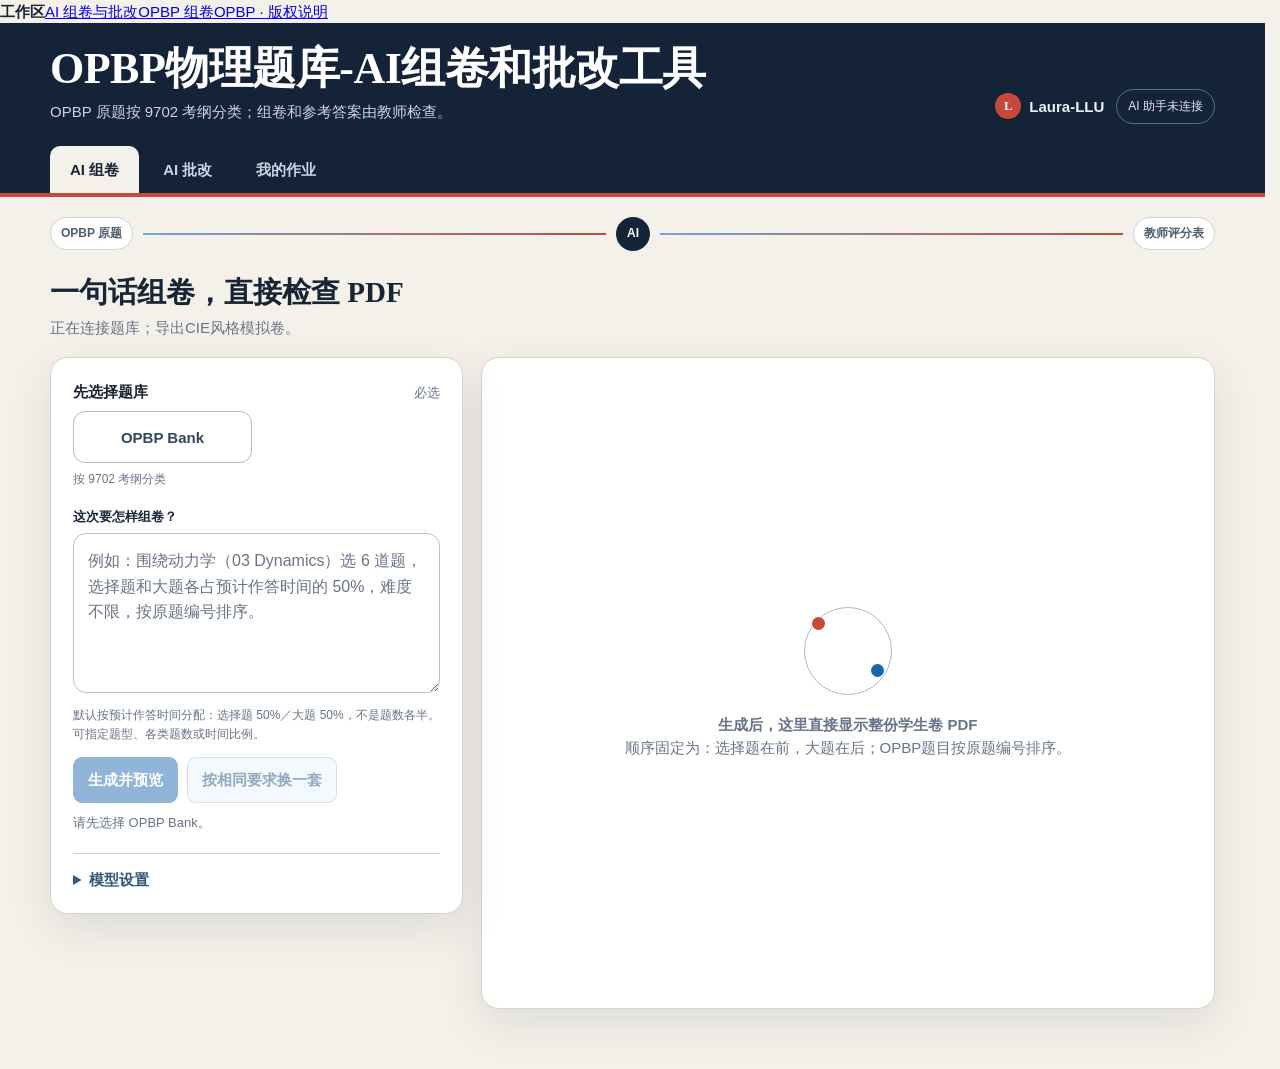
==== commit 235a706f: "Update project display title to OPBP物理题库-AI组卷和批改工具" ====
--- a/static/index.html
+++ b/static/index.html
@@ -4,7 +4,7 @@
 <script src="/paper-labels.js"></script>
 <meta charset="utf-8">
 <meta name="viewport" content="width=device-width,initial-scale=1">
-<title>OPBP Bank · AI 组卷与评卷</title>
+<title>OPBP物理题库-AI组卷和批改工具</title>
 <style>
 :root{--navy:#142338;--navy-2:#203651;--paper:#f4f1ea;--card:#fff;--ink:#182536;--muted:#687487;--line:#d7d3ca;--blue:#1765ad;--blue-soft:#e8f2fb;--red:#c6493b;--red-soft:#fff0ed;--green:#237458;--shadow:0 15px 45px rgba(26,42,61,.1)}
 *{box-sizing:border-box}html{scroll-behavior:smooth}body{margin:0;background:var(--paper);color:var(--ink);font:15px/1.55 -apple-system,BlinkMacSystemFont,"PingFang SC","Microsoft YaHei",sans-serif}button,input,select,textarea{font:inherit}button{cursor:pointer}button:focus-visible,input:focus,select:focus,textarea:focus{outline:3px solid rgba(23,101,173,.24);outline-offset:2px}
@@ -33,7 +33,7 @@
 <script src="/export-feedback.js" defer></script>
 </head>
 <body><link rel="stylesheet" href="/web-shell.css"><nav class="web-shell" aria-label="工作区切换"><b>工作区</b><a class="workspace-link is-active" href="/" aria-current="page">AI 组卷与批改</a><a class="workspace-link" href="/opbp">OPBP 组卷</a><a class="copyright" href="/copyright" target="_blank">OPBP · 版权说明</a></nav><script>if(window.webkit?.messageHandlers?.copyImage)document.querySelector(".web-shell").hidden=true;</script>
-<header class="hero"><div class="hero-inner"><div class="hero-line"><div><h1>OPBP Bank · AI 组卷与评卷</h1><div class="subtitle">OPBP 原题按 9702 考纲分类；组卷和参考答案由教师检查。</div></div><div class="hero-tools"><a class="brand" href="https://github.com/Laura-LLU" target="_blank" rel="noopener"><span class="brand-mark">L</span>Laura-LLU</a><span class="status-pill" id="connection">正在连接 OPBP 题库…</span></div></div><nav class="tabs" aria-label="AI 助手功能"><button class="tab active" data-view="compose" onclick="switchView('compose')">AI 组卷</button><button class="tab" data-view="marking" onclick="switchView('marking')">AI 批改</button><button class="tab" data-view="homework" onclick="switchView('homework')">我的作业</button></nav></div></header>
+<header class="hero"><div class="hero-inner"><div class="hero-line"><div><h1>OPBP物理题库-AI组卷和批改工具</h1><div class="subtitle">OPBP 原题按 9702 考纲分类；组卷和参考答案由教师检查。</div></div><div class="hero-tools"><a class="brand" href="https://github.com/Laura-LLU" target="_blank" rel="noopener"><span class="brand-mark">L</span>Laura-LLU</a><span class="status-pill" id="connection">正在连接 OPBP 题库…</span></div></div><nav class="tabs" aria-label="AI 助手功能"><button class="tab active" data-view="compose" onclick="switchView('compose')">AI 组卷</button><button class="tab" data-view="marking" onclick="switchView('marking')">AI 批改</button><button class="tab" data-view="homework" onclick="switchView('homework')">我的作业</button></nav></div></header>
 <div class="route-line" aria-hidden="true"><div class="route-track"><span class="route-node">OPBP 原题</span><span class="route-beam"></span><span class="route-core">AI</span><span class="route-beam"></span><span class="route-node">教师评分表</span></div></div>
 
 <section class="view active" id="composeView"><main class="workspace"><div class="intro"><div><h2>一句话组卷，直接检查 PDF</h2><p id="compositionPoolSummary">正在连接题库；导出CIE风格模拟卷。</p></div></div><div class="compose-grid">
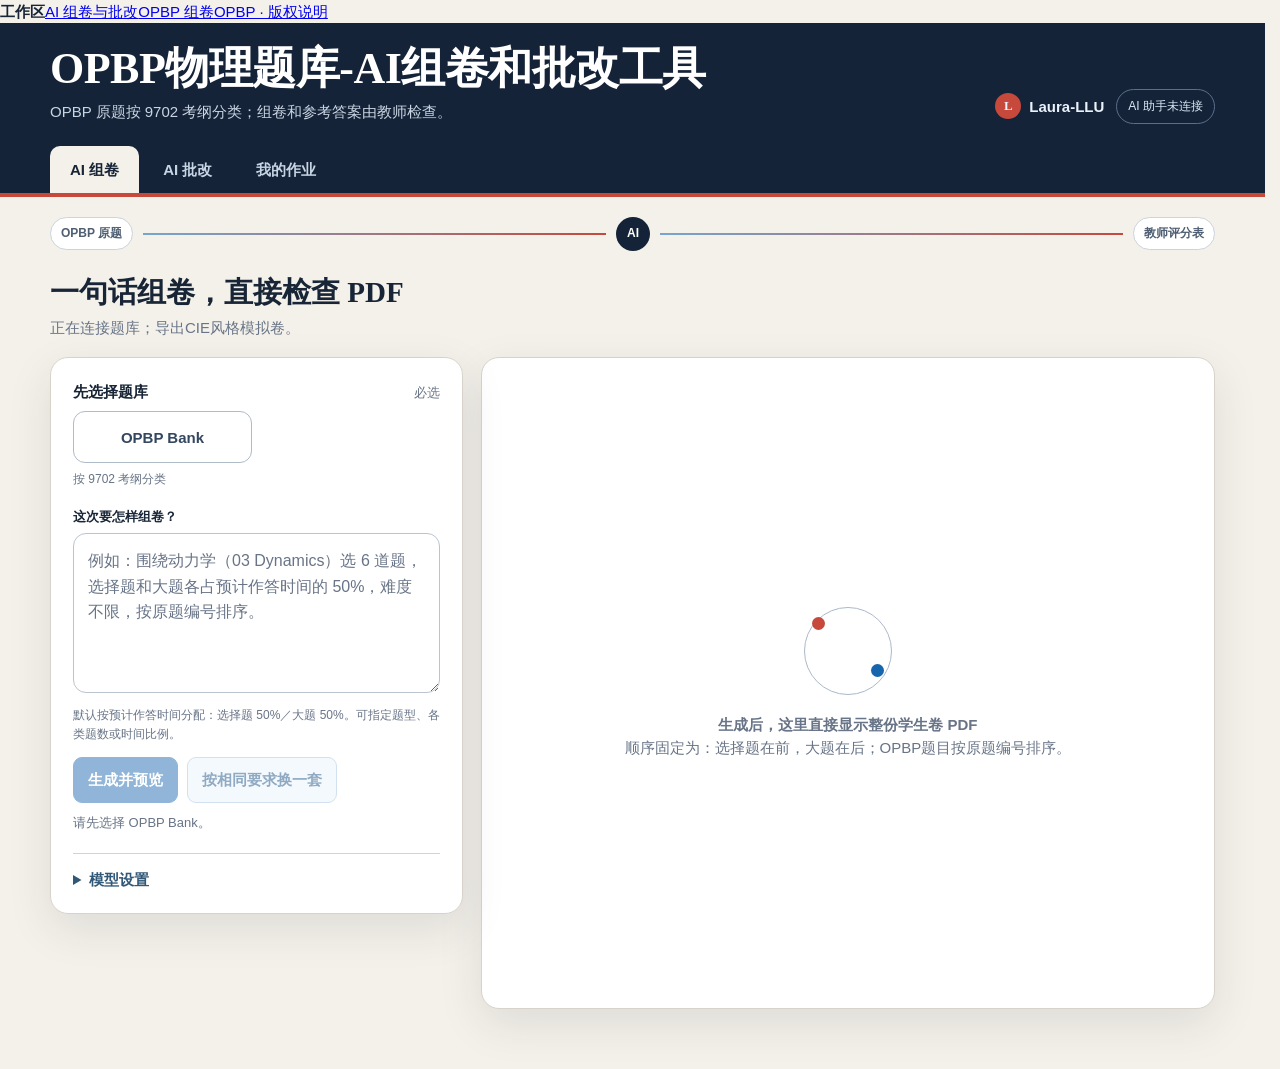
==== commit 0f493c84: "Present current product features, interface and deployment guide" ====
--- a/static/index.html
+++ b/static/index.html
@@ -37,7 +37,7 @@
 <div class="route-line" aria-hidden="true"><div class="route-track"><span class="route-node">OPBP 原题</span><span class="route-beam"></span><span class="route-core">AI</span><span class="route-beam"></span><span class="route-node">教师评分表</span></div></div>
 
 <section class="view active" id="composeView"><main class="workspace"><div class="intro"><div><h2>一句话组卷，直接检查 PDF</h2><p id="compositionPoolSummary">正在连接题库；导出CIE风格模拟卷。</p></div></div><div class="compose-grid">
-  <aside class="card request"><div class="course-picker"><div class="course-picker-label"><span>先选择题库</span><small>必选</small></div><div class="course-options" role="group" aria-label="AI 组卷题库"><button class="course-option" id="course9702" data-course="9702" aria-pressed="false" onclick="chooseCourse('9702')"><span>OPBP Bank</span></button></div><div class="hint">按 9702 考纲分类</div></div><label for="prompt">这次要怎样组卷？</label><textarea class="prompt" id="prompt" placeholder="例如：围绕动力学（03 Dynamics）选 6 道题，选择题和大题各占预计作答时间的 50%，难度不限，按原题编号排序。"></textarea><div class="hint">默认按预计作答时间分配：选择题 50%／大题 50%，不是题数各半。可指定题型、各类题数或时间比例。</div><div class="actions"><button class="primary" id="composeBtn" onclick="composePaper(false)" disabled>生成并预览</button><button class="secondary" id="againBtn" onclick="composePaper(true)" disabled>按相同要求换一套</button></div><div class="live-status" id="composeStatus" role="status">请先选择 OPBP Bank。</div>
+  <aside class="card request"><div class="course-picker"><div class="course-picker-label"><span>先选择题库</span><small>必选</small></div><div class="course-options" role="group" aria-label="AI 组卷题库"><button class="course-option" id="course9702" data-course="9702" aria-pressed="false" onclick="chooseCourse('9702')"><span>OPBP Bank</span></button></div><div class="hint">按 9702 考纲分类</div></div><label for="prompt">这次要怎样组卷？</label><textarea class="prompt" id="prompt" placeholder="例如：围绕动力学（03 Dynamics）选 6 道题，选择题和大题各占预计作答时间的 50%，难度不限，按原题编号排序。"></textarea><div class="hint">默认按预计作答时间分配：选择题 50%／大题 50%。可指定题型、各类题数或时间比例。</div><div class="actions"><button class="primary" id="composeBtn" onclick="composePaper(false)" disabled>生成并预览</button><button class="secondary" id="againBtn" onclick="composePaper(true)" disabled>按相同要求换一套</button></div><div class="live-status" id="composeStatus" role="status">请先选择 OPBP Bank。</div>
   <details class="settings"><summary>模型设置</summary><div class="settings-grid"><label>快速选择<select id="preset" onchange="applyPreset()"><option value="">自定义</option><option value="qwen">阿里云百炼</option></select></label><label>服务名称<input id="providerName"></label><label class="wide">接口地址<input id="baseUrl"></label><label>组卷模型<input id="modelName"></label><label>批改视觉模型<input id="markingModel"></label><label class="wide">API Key<input id="apiKey" type="password" autocomplete="new-password" placeholder="已保存时可留空"></label></div><div class="actions"><button class="quiet" onclick="saveSettings(false)">仅保存</button><button class="secondary" onclick="saveSettings(true)">保存并测试</button></div><div class="settings-note" id="settingsStatus">正在读取设置…</div></details></aside>
   <section class="card preview-shell" id="previewShell"><div class="preview-empty"><div><div class="orbit"></div><b>生成后，这里直接显示整份学生卷 PDF</b><div>顺序固定为：选择题在前，大题在后；OPBP题目按原题编号排序。</div></div></div></section>
 </div></main></section>
@@ -88,7 +88,7 @@
   const bank=await response.json(),byId=new Map(bank.map(q=>[q.id,q])),groups=new Map();
   bank.forEach(q=>{if(q.legacyQuestionId){if(!groups.has(q.legacyQuestionId))groups.set(q.legacyQuestionId,[]);groups.get(q.legacyQuestionId).push(q.id)}});
   const ids=[...new Set((composition.selectedIds||[]).flatMap(id=>groups.get(id)||[id]))];
-  if(ids.some(id=>!byId.has(id))){$('composeStatus').textContent='上次草稿包含当前题库已移除的题目，请重新组卷。';return}
+  if(ids.some(id=>!byId.has(id))){$('composeStatus').textContent='草稿题号无法匹配，请重新组卷。';return}
   const items=ids.map(id=>byId.get(id));
   composition={...composition,plan:migrateTopicPlan(composition.plan,bank),selectedIds:ids,items,questions:items,questionCount:items.length,knownMarks:items.reduce((sum,q)=>sum+q.marks,0),estimatedMinutes:items.reduce((sum,q)=>sum+q.minutes,0)};
  }catch(_){$('composeStatus').textContent='暂时无法核对上次草稿的题号，请连接题库后刷新。';return}
@@ -100,7 +100,7 @@
 async function exportPaper(){const button=$('exportBtn');button.disabled=true;$('exportResult').classList.remove('open');$('composeStatus').textContent='正在生成学生卷、答案卷和组卷记录…';ExportFeedback.pending();const payload=requestPayload();try{const data=await jsonFetch('/api/export',{method:'POST',headers:{'Content-Type':'application/json'},body:JSON.stringify(payload)});state.latestHomework={course:state.course,title:payload.title};$('exportResult').innerHTML=`<b>导出完成 · ${data.totalQuestions}题</b><div class="export-links"><button class="secondary" onclick="switchView('homework')">前往我的作业</button><button class="quiet" onclick="revealExport('${esc(data.runId)}')">在访达中显示导出文件</button><a href="${esc(data.questionsUrl)}" target="_blank">预览学生卷</a><a href="${esc(data.answersUrl)}" target="_blank">预览答案卷</a><a href="${esc(data.manifestUrl)}" target="_blank">查看组卷记录</a></div>`;$('exportResult').classList.add('open');$('composeStatus').textContent='已按当前预览顺序导出；可以前往“我的作业”查看。';ExportFeedback.success(data);loadHomework()}catch(error){ExportFeedback.failed(error.message);$('composeStatus').textContent=`导出失败：${error.message}`;$('composeStatus').className='live-status error'}finally{button.disabled=false}}
 function editManually(){saveDraft();const params=new URLSearchParams({draftIds:state.ids.join(','),draftTitle:$('paperTitle').value,draftTime:$('timeLimit').value,draftPrompt:$('prompt').value});location.href=`/opbp?${params}`}
 
-async function checkHealth(){try{const data=await jsonFetch('/api/health');$('connection').textContent=`OPBP 题库已连接 · ${data.questions.toLocaleString()}题`;$('compositionPoolSummary').textContent=`共 ${data.questions} 题，人工组卷与 AI 组卷使用同一题库；答案默认已复核，导出 CIE 风格模拟卷。`}catch(error){$('connection').textContent='AI 助手未连接'}}
+async function checkHealth(){try{const data=await jsonFetch('/api/health');$('connection').textContent=`OPBP 题库已连接 · ${data.questions.toLocaleString()}题`;$('compositionPoolSummary').textContent=`共 ${data.questions} 题，人工组卷与 AI 组卷使用同一题库，支持学生卷与答案卷导出。`}catch(error){$('connection').textContent='AI 助手未连接'}}
 function applyPreset(){const preset=$('preset').value;if(preset==='qwen'){$('providerName').value='阿里云百炼';$('baseUrl').value='https://dashscope.aliyuncs.com/compatible-mode/v1';$('modelName').value='qwen3.8-flash';$('markingModel').value='qwen3.7-plus'}}
 async function loadSettings(){try{const data=await jsonFetch('/api/settings');$('providerName').value=data.providerName||'';$('baseUrl').value=data.baseUrl||'';$('modelName').value=data.model||'';$('markingModel').value=data.markingModel||'';$('preset').value=data.credentialProfile==='qwen'?'qwen':'';$('settingsStatus').textContent=data.configured?`已设置 ${data.model}${data.markingModel?` · 批改 ${data.markingModel}`:''}`:'默认使用阿里云百炼，请填写自己的 API Key 并保存'}catch(error){$('settingsStatus').textContent='无法读取模型设置'}}
 async function saveSettings(test){$('settingsStatus').textContent='正在保存…';try{const payload={providerName:$('providerName').value,baseUrl:$('baseUrl').value,model:$('modelName').value,markingModel:$('markingModel').value,apiKey:$('apiKey').value};await jsonFetch('/api/settings',{method:'POST',headers:{'Content-Type':'application/json'},body:JSON.stringify(payload)});$('apiKey').value='';let tested=null;if(test){$('settingsStatus').textContent='正在分别测试组卷文字模型和批改视觉模型…';tested=await jsonFetch('/api/settings/test',{method:'POST',headers:{'Content-Type':'application/json'},body:'{}'})}$('settingsStatus').textContent=test?(tested.visionTested?`连接成功：组卷 ${tested.textModel} · 批改 ${tested.markingModel}`:`文字模型 ${tested.textModel} 连接成功；尚未配置视觉模型`):'设置已保存'}catch(error){$('settingsStatus').textContent=`保存失败：${error.message}`}}
